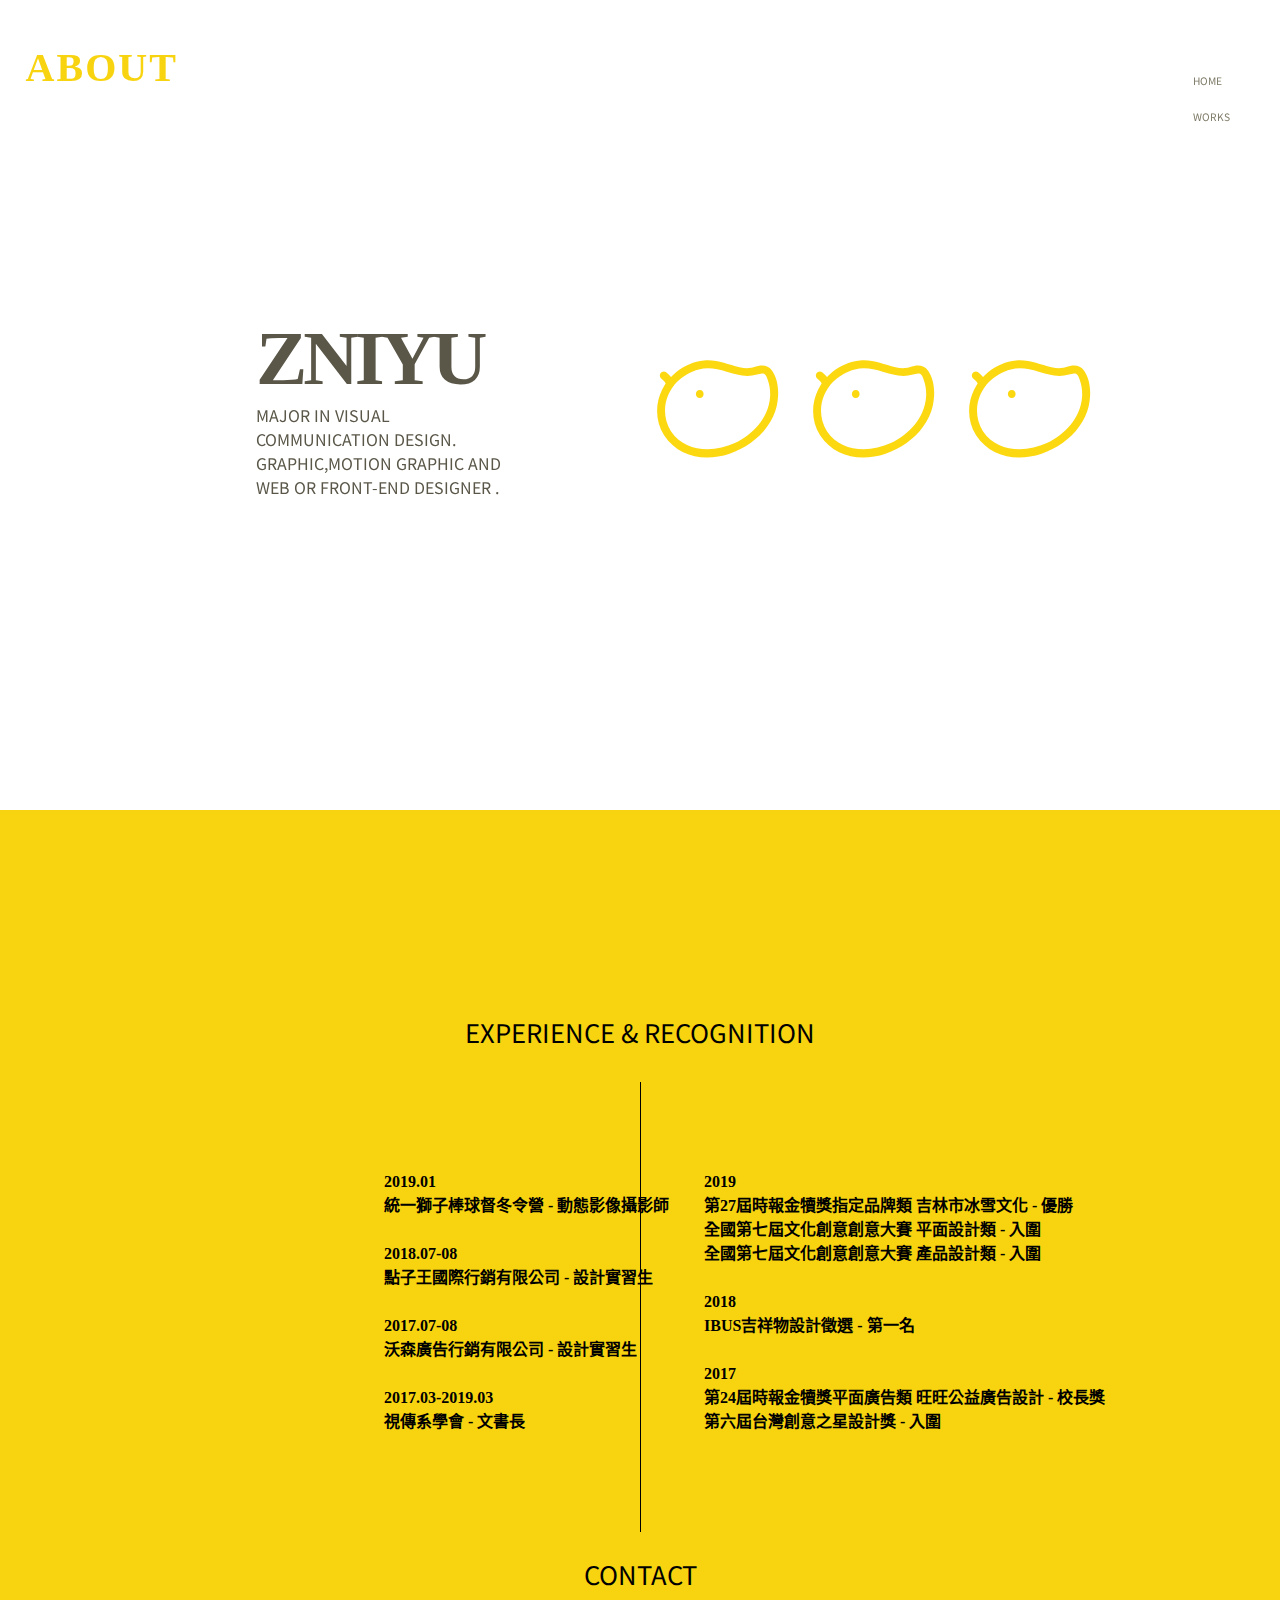
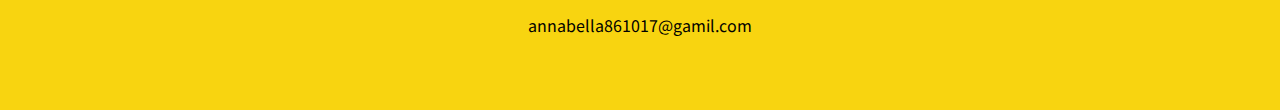
==== about.html @ 045d8726 "second commit" ====
<!DOCTYPE html>
<html lang="zh-TW">
<head>
    <meta charset="UTF-8">
    <meta name="viewport" content="width=device-width, initial-scale=1.0">
    <meta http-equiv="X-UA-Compatible" content="ie=edge">
    <title>ZniYu Lin</title>
    <!-- plugins -->
    <link rel="stylesheet" href="css/plugins/owl.carousel.min.css">
    <link rel="stylesheet" href="css/plugins/owl.theme.default.css">
    <!-- css -->
    <link rel="stylesheet" href="css/style.css">
    <!-- font -->
    <link href="https://fonts.googleapis.com/css?family=Noto+Sans+TC|Noto+Serif+TC&display=swap" rel="stylesheet">
</head>

<body>
    <div class="wrappear">
        <div class="container bg_a">
            <div class="myself_bg">
                <h1 class="headline headline_a">ABOUT</h1>
                <div class="name_box">
                    <div class="myname">ZNIYU</div>
                    <span class="introduction">Major in Visual Communication Design.</span><br>
                    <span class="introduction">graphic,motion graphic and web or front-end designer .</span>
                </div>
                <div class="chick_box">
                    <img class="about_chick" src="image/chick04.svg" alt="">
                    <img class="about_chick" src="image/chick04.svg" alt="">
                    <img class="about_chick" src="image/chick04.svg" alt="">
                </div>  
            </div>
        </div>
        <div class="container bg_y ">
            <div class="section section_e_r scrollme">

                <div class="headline_e_r animateme"
                data-when="exit"
                data-from="1"
                data-to="0"
                data-opacity="0"
               >
                EXPERIENCE & RECOGNITION 
                </div>

                <div class="line_gray animateme"
                data-when="exit"
                data-from="1.8"
                data-to="0"
                data-opacity="0">
                </div>

                <div class="experence animateme"
                data-when="exit"
                data-from="1.8"
                data-to="0"
                data-opacity="0"
                data-translatex="-200">
                    <span class="experence_t">2019.01<br>統一獅子棒球督冬令營 - 動態影像攝影師</span><br><br>
                    <span class="experence_t">2018.07-08<br>點子王國際行銷有限公司 - 設計實習生</span><br><br>
                    <span class="experence_t">2017.07-08<br>沃森廣告行銷有限公司 - 設計實習生</span><br><br>
                    <span class="experence_t">2017.03-2019.03<br>視傳系學會 - 文書長</span><br>                    
                </div>

                <div class="recognition animateme"
                data-when="exit"
                data-from="1.8"
                data-to="0"
                data-opacity="0"
                data-translatex="200">
                    <span class="recognition_t">2019<br>第27屆時報金犢獎指定品牌類 吉林市冰雪文化 - 優勝</span><br>
                    <span class="recognition_t">全國第七屆文化創意創意大賽 平面設計類 - 入圍</span><br>
                    <span class="recognition_t">全國第七屆文化創意創意大賽 產品設計類 - 入圍</span><br><br>
                    <span class="recognition_t">2018<br>IBUS吉祥物設計徵選 - 第一名</span><br><br>
                    <span class="recognition_t">2017<br>第24屆時報金犢獎平面廣告類 旺旺公益廣告設計 - 校長獎</span><br>
                    <span class="recognition_t">第六屆台灣創意之星設計獎 - 入圍</span>

                </div>

                <div class="headline_e_r headline_c animateme"
                data-when="enter"
                data-from="1"
                data-to="0"
                data-opacity="0.5"
                data-translatey="">
                CONTACT</div>

                <div class="email_t">
                    <span>annabella861017@gamil.com</span>
                </div>

            </div>
        </div>
        <div class="nav">
            <div class="nav_btn nav_btn_h">
                <a class="nav_btn_home" href="index.html">HOME</a>
            </div>
            <div class="nav_btn nav_btn_w">
                <a class="nav_btn_works" href="works.html">WORKS</a>
            </div>
            
<script src="js/jquery.min.js"></script>
<script src="js/jquery.scrollme.js"></script>

        </div>


</body>

</html>
---- css/style.css ----
/* ---------------------------------------------------------------
reset.css
-----------------------------------------------------------------*/
/*! normalize.css v8.0.1 | MIT License | github.com/necolas/normalize.css */

/* Document
   ========================================================================== */

/**
 * 1. Correct the line height in all browsers.
 * 2. Prevent adjustments of font size after orientation changes in iOS.
 */

 html {
    line-height: 1.15; /* 1 */
    -webkit-text-size-adjust: 100%; /* 2 */
  }
  
  *{
    position: relative;
    box-sizing: border-box;
  }
  
  
  /* Sections
     ========================================================================== */
  
  /**
   * Remove the margin in all browsers.
   */
  
  body {
    margin: 0;
  }
  
  /**
   * Render the `main` element consistently in IE.
   */
  
  main {
    display: block;
  }
  
  /**
   * Correct the font size and margin on `h1` elements within `section` and
   * `article` contexts in Chrome, Firefox, and Safari.
   */
  
  h1 {
    font-size: 2em;
    margin: 0.67em 0;
  }
  
  /* Grouping content
     ========================================================================== */
  
  /**
   * 1. Add the correct box sizing in Firefox.
   * 2. Show the overflow in Edge and IE.
   */
  
  hr {
    box-sizing: content-box; /* 1 */
    height: 0; /* 1 */
    overflow: visible; /* 2 */
  }
  
  /**
   * 1. Correct the inheritance and scaling of font size in all browsers.
   * 2. Correct the odd `em` font sizing in all browsers.
   */
  
  pre {
    font-family: monospace, monospace; /* 1 */
    font-size: 1em; /* 2 */
  }
  
  /* Text-level semantics
     ========================================================================== */
  
  /**
   * Remove the gray background on active links in IE 10.
   */
  
  a {
    background-color: transparent;
  }
  
  /**
   * 1. Remove the bottom border in Chrome 57-
   * 2. Add the correct text decoration in Chrome, Edge, IE, Opera, and Safari.
   */
  
  abbr[title] {
    border-bottom: none; /* 1 */
    text-decoration: underline; /* 2 */
    text-decoration: underline dotted; /* 2 */
  }
  
  /**
   * Add the correct font weight in Chrome, Edge, and Safari.
   */
  
  b,
  strong {
    font-weight: bolder;
  }
  
  /**
   * 1. Correct the inheritance and scaling of font size in all browsers.
   * 2. Correct the odd `em` font sizing in all browsers.
   */
  
  code,
  kbd,
  samp {
    font-family: monospace, monospace; /* 1 */
    font-size: 1em; /* 2 */
  }
  
  /**
   * Add the correct font size in all browsers.
   */
  
  small {
    font-size: 80%;
  }
  
  /**
   * Prevent `sub` and `sup` elements from affecting the line height in
   * all browsers.
   */
  
  sub,
  sup {
    font-size: 75%;
    line-height: 0;
    position: relative;
    vertical-align: baseline;
  }
  
  sub {
    bottom: -0.25em;
  }
  
  sup {
    top: -0.5em;
  }
  
  /* Embedded content
     ========================================================================== */
  
  /**
   * Remove the border on images inside links in IE 10.
   */
  
  img {
    border-style: none;
  }
  
  /* Forms
     ========================================================================== */
  
  /**
   * 1. Change the font styles in all browsers.
   * 2. Remove the margin in Firefox and Safari.
   */
  
  button,
  input,
  optgroup,
  select,
  textarea {
    font-family: inherit; /* 1 */
    font-size: 100%; /* 1 */
    line-height: 1.15; /* 1 */
    margin: 0; /* 2 */
  }
  
  /**
   * Show the overflow in IE.
   * 1. Show the overflow in Edge.
   */
  
  button,
  input { /* 1 */
    overflow: visible;
  }
  
  /**
   * Remove the inheritance of text transform in Edge, Firefox, and IE.
   * 1. Remove the inheritance of text transform in Firefox.
   */
  
  button,
  select { /* 1 */
    text-transform: none;
  }
  
  /**
   * Correct the inability to style clickable types in iOS and Safari.
   */
  
  button,
  [type="button"],
  [type="reset"],
  [type="submit"] {
    -webkit-appearance: button;
  }
  
  /**
   * Remove the inner border and padding in Firefox.
   */
  
  button::-moz-focus-inner,
  [type="button"]::-moz-focus-inner,
  [type="reset"]::-moz-focus-inner,
  [type="submit"]::-moz-focus-inner {
    border-style: none;
    padding: 0;
  }
  
  /**
   * Restore the focus styles unset by the previous rule.
   */
  
  button:-moz-focusring,
  [type="button"]:-moz-focusring,
  [type="reset"]:-moz-focusring,
  [type="submit"]:-moz-focusring {
    outline: 1px dotted ButtonText;
  }
  
  /**
   * Correct the padding in Firefox.
   */
  
  fieldset {
    padding: 0.35em 0.75em 0.625em;
  }
  
  /**
   * 1. Correct the text wrapping in Edge and IE.
   * 2. Correct the color inheritance from `fieldset` elements in IE.
   * 3. Remove the padding so developers are not caught out when they zero out
   *    `fieldset` elements in all browsers.
   */
  
  legend {
    box-sizing: border-box; /* 1 */
    color: inherit; /* 2 */
    display: table; /* 1 */
    max-width: 100%; /* 1 */
    padding: 0; /* 3 */
    white-space: normal; /* 1 */
  }
  
  /**
   * Add the correct vertical alignment in Chrome, Firefox, and Opera.
   */
  
  progress {
    vertical-align: baseline;
  }
  
  /**
   * Remove the default vertical scrollbar in IE 10+.
   */
  
  textarea {
    overflow: auto;
  }
  
  /**
   * 1. Add the correct box sizing in IE 10.
   * 2. Remove the padding in IE 10.
   */
  
  [type="checkbox"],
  [type="radio"] {
    box-sizing: border-box; /* 1 */
    padding: 0; /* 2 */
  }
  
  /**
   * Correct the cursor style of increment and decrement buttons in Chrome.
   */
  
  [type="number"]::-webkit-inner-spin-button,
  [type="number"]::-webkit-outer-spin-button {
    height: auto;
  }
  
  /**
   * 1. Correct the odd appearance in Chrome and Safari.
   * 2. Correct the outline style in Safari.
   */
  
  [type="search"] {
    -webkit-appearance: textfield; /* 1 */
    outline-offset: -2px; /* 2 */
  }
  
  /**
   * Remove the inner padding in Chrome and Safari on macOS.
   */
  
  [type="search"]::-webkit-search-decoration {
    -webkit-appearance: none;
  }
  
  /**
   * 1. Correct the inability to style clickable types in iOS and Safari.
   * 2. Change font properties to `inherit` in Safari.
   */
  
  ::-webkit-file-upload-button {
    -webkit-appearance: button; /* 1 */
    font: inherit; /* 2 */
  }
  
  /* Interactive
     ========================================================================== */
  
  /*
   * Add the correct display in Edge, IE 10+, and Firefox.
   */
  
  details {
    display: block;
  }
  
  /*
   * Add the correct display in all browsers.
   */
  
  summary {
    display: list-item;
  }
  
  /* Misc
     ========================================================================== */
  
  /**
   * Add the correct display in IE 10+.
   */
  
  template {
    display: none;
  }
  
  /**
   * Add the correct display in IE 10.
   */
  
  [hidden] {
    display: none;
  }



/* ---------------------------------------------------------------
style.css
-----------------------------------------------------------------*/


/*  all */
body{
    font-family: 'Noto Sans TC', sans-serif;
}

a{
    text-decoration: none;
}

.container{
    height: 100vh;
    /* background-color: #fafbf3; */
}

.bg_y{
    background-color: #F8D410;
}
.bg_g{
    background-color: #ebebeb;
}


.arrow{
    width: 1%;
    position: fixed;
    bottom: 3%;
    left: 3%;
    animation: top_down 1s infinite alternate-reverse;
}




@keyframes top_down {
    0%{
        transform: translateY(-8%);
    }
    100%{
        transform: translateY(8%);
    }
}


/*  -------------------------------
INDEX
-------------------------------*/


/*  index  text */


.headline_works:hover{
    color: #7E7A67;
}

.name{
    font-family: 'Bodoni 72 bold';
    font-size: 2vw;
    letter-spacing: 2px;
    color: #7E7A67;
    display: inline-block;
    position: absolute;
    top: 2%;
    left: 2%;
    transition: all .3s;
    animation: appear 1s ease-in ;
}


.name:hover{
    color: #F8D410;
}

.service{
    font-size: 1vw;
    font-style: italic;
    letter-spacing: 3px;
    color: #7E7A67;
    position: absolute;
    bottom: 5%;
    left: 6%;
    animation: appear 1s ease-in 1s both ;
}

/*  index  animation */

.bg_animation{
    width: 100vw;
}

.cloud{
    display: inline-block;
    position: absolute;
    width: 60vw;
    height: 50vh;
    left: 50vw;
    top: 50vh;
    transform: translate(-50%,-50%);
}
.cloud01{
    width: 30%;
    left: 35%;
    animation: disappear 6s ease-in  infinite ;
}
.cloud02{
    width: 25%;
    top: 33%;
    left: 13%;
    animation: disappear 6s ease-in 2s  infinite ;
}
.cloud03{
    width: 42%;
    top: 40%;
    left: 45%;
    animation: disappear 6s ease-in 4s infinite ;
}

@keyframes disappear{
    20%{
        opacity: 1;
    }
    50%{
        opacity: 0;
        transform: scale(1.3);
    }
    70%{
        opacity: 1;
    }
}


.chick{
    display: inline-block;
    position: absolute;
    width: 50vw;
    height: 55vh;
    left: 50vw;
    top: 50vh;
    transform: translate(-50%,-50%);
    animation: appear 2s ease-in 0.5s both ;
}
.chick_01{
    width: 10vw;
    left: 13%;
    top: 22%;
}
.chick_01:hover{
    transform: rotate(20deg);
    transition: all .2s ease-in-out ; 
}
.chick_02{
    width: 12vw;
    left: 10%;
    top: 2%;
}
.chick_02:hover{
    transform: rotate(-20deg);
    transition: all .2s ease-in-out ; 
}

.chick_03{
    width: 8vw;
    left: 14%;
    top: -5%; 
}
.chick_03:hover{
    transform: rotate(20deg);
    transition: all .2s ease-in-out; 
}


.chick_04{
    width: 10vw;
    left: 17%;
    top: 8%; 
}
.chick_04:hover{
    transform: rotate(20deg);
    transition: all .2s ease-in-out; 
}

.chick_05{
    width: 12vw;
    left: 54%;
    top: -3%; 
}
.chick_05:hover{
    transform: rotate(-20deg);
    transition: all .2s ease-in-out; 
}

.chick_06{
    width: 11vw;
    left: 4%;
    top: 7%; 
}
.chick_06:hover{
    transform: rotate(-20deg);
    transition: all .2s ease-in-out; 
}
.chick_07{
    width: 12vw;
    left: -46%;
    top: 24%; 
}
.chick_07:hover{
    transform: rotate(20deg);
    transition: all .2s ease-in-out; 
}
.chick_08{
    width: 9vw;
    left: -47%;
    top: 38%; 
}
.chick_08:hover{
    transform: rotate(20deg);
    transition: all .2s ease-in-out; 
}
.chick_09{
    width: 13vw;
    left: 49%;
    top: 0%; 
}
.chick_09:hover{
    transform: rotate(-20deg);
    transition: all .2s ease-in-out; 
}
.chick_10{
    width: 11vw;
    left: 47%;
    top: -22%; 
}
.chick_10:hover{
    transform: rotate(-20deg);
    transition: all .2s ease-in-out; 
}





/*  nav */
.nav{
    display: inline-block;
    position: fixed;
    right: 3%;
    top: 7%;
    
}
.nav_btn{
    font-size: 0.8vw;
    padding: 12px;
}
.nav_btn a{
    color: #7E7A67;
}

.nav .nav_btn > a::after{
    content: "";
	position: absolute;
	width: 0%;
    height: 1px;
    bottom: -1px;
    left: 0;
    background-color: #7E7A67;
    transition: all 0.3s ease-in-out;
}

.nav_btn_a:hover > a::after ,.nav_btn_w:hover > a::after, .nav_btn_h:hover > a::after{
    width: 100%;
} 

/*  cotact */
.contact{
    position: fixed;
    right: 3%;
    bottom: 5%;
}
.contact_btn{
    display: inline-block;
    width: 20px;
    margin:0px 12px;
}
.contact .contact_btn_e > a::after{
    content: "";
	position: absolute;
    width: 0%;
    height: 0%;
    background-color: rgba(255,73,21,0.2);
    top:50%;
    left: 50%;
    transform: translate(-50%,-50%);
    border-radius: 99em;
    transition: all .3s ease-in-out;
}
.contact .contact_btn_e:hover > a::after{
    width: 300%;
    height: 250%;
}
.contact .contact_btn_i > a::after{
    content: "";
	position: absolute;
    width: 0%;
    height: 0%;
    background-color: rgba(255,189,7,0.2);
    top:50%;
    left: 50%;
    transform: translate(-50%,-50%);
    border-radius: 99em;
    transition: all .3s ease-in-out;
}

.contact .contact_btn_i:hover > a::after{
    width: 300%;
    height: 250%;
}

/* index_scroll */


.owl-carousel{
    top: 25vh;
}
.works_item{
    min-height: 50vh;
    background-size: cover;
    background-position: center;
}

.owl-theme .owl-dots .owl-dot span{
    width: 0.6vw;
    height: 0.6vw;
    margin: 35px 16px;
}


/*  -------------------------------
WORKS .
-------------------------------*/

.headline{
    font-family: 'Bodoni 72 bold';
    font-size: 40px;
    color: #F8D410;
    letter-spacing: 2px;
    display: inline-block;
    position: absolute;
    top: 2%;
    left: 2%;
    transition: all .3s;
    animation: appear 0.5s ease-in ;

}

.headline:hover{
    color: #7E7A67;
}

.section{
    position: absolute;
    width: 80vw;
    height: 20vh;
    left: 50%;
    top: 15%;
    transform: translateX(-50%);
}

.title{
    font-family: 'Noto Sans TC';
    font-size: 7vw;
    font-style: italic;
    -webkit-text-stroke-width: 2px;
    -webkit-text-stroke-color: #7E7A67;
    -webkit-text-fill-color: transparent;
}

.section_brand .title{
    animation: appear 1s ease-in  ;
}

.section_brand .works_image_line{
    animation: appear 1s ease-in 0.5s both;
}


.yellow_line{
    width: 100%;
    height: 0.8vh;
    background-color: #F8D410;
    margin-top: 10px; 
    margin-bottom: 30px;
}

/* works_layout */

.works_image_line{
    width: 100%;
    height: 40vh;
}

.works_image_box{
    width: 24.5%;
    height: 100%;
    display: inline-block;
    overflow: hidden;

}

.works_image{
    opacity: 0.6;
    transition: all 0.3s;
    width: 100%;
    position: absolute;
    top: 20vh;
    transform: translatey(-50%);


}

.works_image_box:hover .works_image {
    opacity: 1;
    
}


.btn_works{
    display: inline-block;
    width: 100%;
    height: 100%;
    overflow: hidden;
}


.works_image_logo{
    position: absolute;
    top: 50%;
    left: 50%;
    transform: translate(-50%,-50%);
    width: fit-content;
    
}




@keyframes appear {
    0%{
        opacity: 0;
    }
    100%{
        opacity: 1;
    }
}

/*  -------------------------------
Works pages
-------------------------------*/




.headline_z{
    color: #ffffff;
}

.works_page_box{
    display: inline-block;
    width: 40vw;
    top: 50%;
    left: 50%;
    transform: translate(-50%,-50%);
    text-align: center;
    animation: appear 0.5s ease-in ;
    
}

.works_page_pic{
    width: 100%;
    transition: all 0.3s;
}

.works_page_title{
    font-weight: 600;
    color: #5A5749;
    letter-spacing: 2px;
    font-size: 20px;
}

.works_page_box:hover .works_page_pic{
    transform: scale(1.15);
}

.works_page_box:hover .works_page_title{
    transform: translateY(50%)
}


.section_works{
    width: 60vw;

    top: 50%;
    left: 50%;
    transform: translate(-50%,-50%);
    line-height: 1.5;
    letter-spacing: 0.3em;
}

.t_title{
    font-size: 2em;
}

.t_content{
    font-size: 1em;
}

.t_b{
    font-weight: 900;
    margin-right: 12px;
}

.work_title,.work_info, .work_idea {
    margin-bottom: 5vh;
    left: -50%;
    top: -20vh;
}


.work_img{
    position: absolute;
    display: block;
    width: 80%;
    padding-bottom: 30vh;
    left: 50%;
    top: -20vh;
    transform: translateX(-50%);

}


/*  -------------------------------
ABOOUT
-------------------------------*/

.bg_a{
    height: 90vh;
}




.headline_a{
    position: fixed;
}


.name_box{
    font-family: 'Noto Sans TC';
    width: 20vw;
    height: auto;
    position: fixed;
    display: inline-block;
    top: 35%;
    left: 20%;
    color: #5A5749;
    text-transform:uppercase;
    animation: up-appear 1s ease-in 0.2s both;

}

.myname{
    font-family: 'Bodoni 72 bold';
    font-size:6vw;
    letter-spacing: -4px;
    font-weight: bold;

}

.introduction{
    line-height: 1.5;
}

.chick_box{
    position: fixed;
    top: 40%;
    left: 50%;
    width: 40vw;
    animation: up-appear 1s ease-in 0.2s both;
}

.about_chick{
    width: 25%;
    margin: 0 12px ;
}


.headline_e_r{
    font-size:2vw;
    text-align: center;
    top: 40%;
}

.line_gray{
    background-color: #000000;
    width: 1px;
    height: 50vh;
    left: 50%;
    top: 60%;
}


.experence{
    font-family:'微軟正黑體';
    line-height: 1.5;
    font-weight: 700;
    position: absolute;
    top: 25vh;
    left: 30vw;
}


.recognition{
    font-family:'微軟正黑體';
    position: absolute;
    font-weight: 700;
    top: 25vh;
    left: 55vw;
    line-height: 1.5;
}

.headline_c{
    text-align: center;
    top: 15vh;
}

.email_t{
    text-align: center;
    top: 18vh;
}

.scrollme{
    width: 100vw;
}

@keyframes up-appear{
    0%{
        opacity: 0;
        transform: translateY(20%);
    }
    100%{
        opacity: 1;
        transform: translateY(0%);
    }
    
}


/*-----------------
 RWD 
----------------- */





@media only screen and (max-width: 900px){

    /* index */
    .name{
        font-size: 5vw;
        left: 5%;
        top: 3%;
    }
    .owl-theme .owl-dots .owl-dot span{
        width: 5px;
        height: 5px;
        margin: 15px 6px;
    }
    .works_item{
        min-height: 55vh;
    }
    .arrow{
        visibility: hidden;
    }

    /* about */
    .headline{
        font-size:20px;   
        left: 5%;
    }
    
    .introduction{
    font-size: 5px;
    }
    .name_box{
    left: 20%;
    top: 30%;
    }
    .myname{
        font-size: 8vw;
    }
    .chick_box{
        width: 20vw;
        top: 35%;
        left: 55%;
    }
    .about_chick{
        width: 100%;
   
    }
    .scrollme{
        width: 100%;
    }
    .experence , .recognition{
        font-size: 6px;
        width:20%;
    }
    .bg_y{
        height: 150vh;
    }
    .headline_c{
        top: 60vh;
    }
    .email_t{
        top: 62vh;
    }

    /* work */
    .title{
        font-size: 30px;
        -webkit-text-stroke-width: 1px;
    }
    .yellow_line{
        height: 0.5vh;
    }


    
    .works_imag{
        top: 20%;
    }

    
    .works_image_box{
        width: 49%;
        height: 57%;
    }
    .works_page_box{
        width: 80vw;
        top: 30%;
    }
    .section_works{
        font-size: 0.5em;
        left:40%;
    }
    .work_img{
        width: 100%;
        left:65%;
    }
}
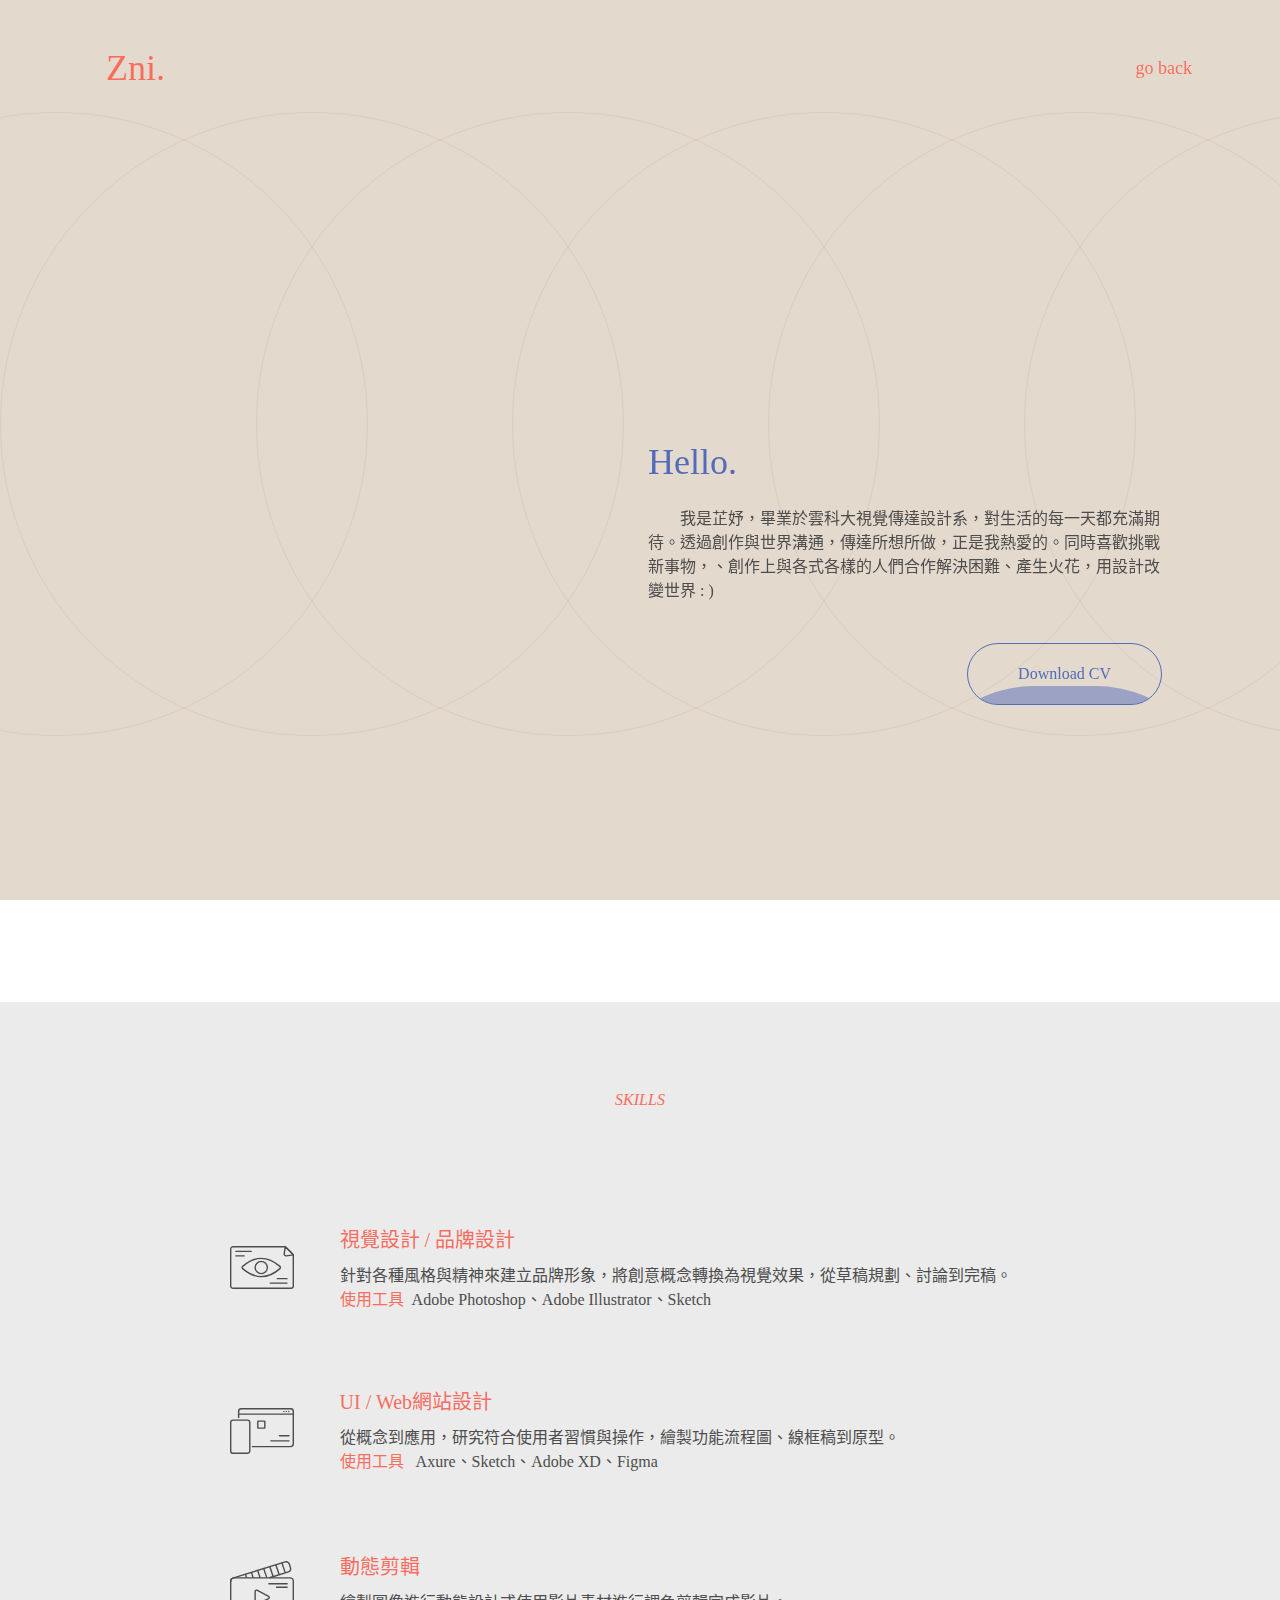
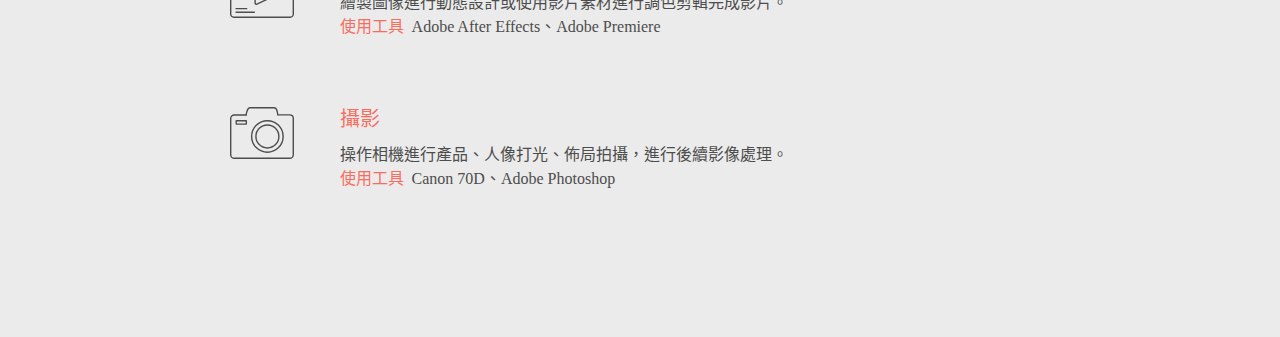
==== commit cf539720: "three commit" ====
--- a/about.html
+++ b/about.html
@@ -3,108 +3,84 @@
 <head>
     <meta charset="UTF-8">
     <meta name="viewport" content="width=device-width, initial-scale=1.0">
-    <meta http-equiv="X-UA-Compatible" content="ie=edge">
-    <title>ZniYu Lin</title>
-    <!-- plugins -->
-    <link rel="stylesheet" href="css/plugins/owl.carousel.min.css">
-    <link rel="stylesheet" href="css/plugins/owl.theme.default.css">
+     <!-- icon -->
+    <link rel="shortcut icon" href="image/favicon-1.ico" type="image/x-icon">
+    <!-- font -->
+    <link href="https://fonts.googleapis.com/css2?family=Noto+Sans+TC:wght@100;300;400;500;700;900&display=swap" rel="stylesheet">+
+    <link href="https://fonts.googleapis.com/css2?family=Source+Serif+Pro:ital,wght@1,700&display=swap" rel="stylesheet">
     <!-- css -->
+    <link rel="stylesheet" href="css/reset.css">
+    <link rel="stylesheet" href="css/layout.css">
     <link rel="stylesheet" href="css/style.css">
-    <!-- font -->
-    <link href="https://fonts.googleapis.com/css?family=Noto+Sans+TC|Noto+Serif+TC&display=swap" rel="stylesheet">
+    <link rel="stylesheet" href="css/animate.css">
+    <!-- web_title -->
+    <title>About : Zniyu Lin</title>
 </head>
+<body>
+    <div class="wrapper">
+            <div id="bg" class="bg bg-color-primary">
+                <div class="bg__circle c_1"></div>
+                <div class="bg__circle c_2"></div>
+                <div class="bg__circle c_3"></div>
+                <div class="bg__circle c_4"></div>
+                <div class="bg__circle c_5"></div>
+                <div class="bg__circle c_6"></div>
+            </div>
+            <!-- End bg -->
 
-<body>
-    <div class="wrappear">
-        <div class="container bg_a">
-            <div class="myself_bg">
-                <h1 class="headline headline_a">ABOUT</h1>
-                <div class="name_box">
-                    <div class="myname">ZNIYU</div>
-                    <span class="introduction">Major in Visual Communication Design.</span><br>
-                    <span class="introduction">graphic,motion graphic and web or front-end designer .</span>
+            <div class="header">
+                <div class="container">
+                    <div class="navbar">
+                        <div class="u-pull-left nav__text color-primary" href="about.html">Zni.</div>
+                        <a id="nav_contact" class="u-push-right nav__btn nav_s_btn color-primary" href="index.html#contact">go back</a>
+                    </div>
                 </div>
-                <div class="chick_box">
-                    <img class="about_chick" src="image/chick04.svg" alt="">
-                    <img class="about_chick" src="image/chick04.svg" alt="">
-                    <img class="about_chick" src="image/chick04.svg" alt="">
-                </div>  
+            </div>
+            <!-- header end -->
+
+            <div class="main main_about">
+                <div class="container">
+                    <div class="row about_me">
+                        <div class="col-1-2 my_gif"><img src="image/gif.gif" alt=""></div>
+                        <div class="col-1-2">
+                            <span class="about_header color-secondary">Hello. </span>
+                            <p class="about_content">　　我是芷妤，畢業於雲科大視覺傳達設計系，對生活的每一天都充滿期待。透過創作與世界溝通，傳達所想所做，正是我熱愛的。同時喜歡挑戰新事物，、創作上與各式各樣的人們合作解決困難、產生火花，用設計改變世界 : ) </p></div>
+                            <a class="wave_btn u-push-right" href="#">Download CV</a>
+                    </div>
+                </div>
+            </div>
+            <!-- End main -->
+
+            <div class="skill bg-color-grey">
+                <div class="container">
+                    <h3 class="page_header color-primary">SKILLS</h3>
+                    <div class="row skill_row skill_row_1">
+                        <div class="col-1-5 u-text-right"><img class="skill_icon" src="image/icon-visual.svg" alt=""></div>
+                        <div class="col-4-5 "><h3 class="skill_header color-primary">視覺設計 / 品牌設計</h3>
+                            <p class="about_content">針對各種風格與精神來建立品牌形象，將創意概念轉換為視覺效果，從草稿規劃、討論到完稿。<br>
+                            <span class="tool color-primary">使用工具</span>Adobe Photoshop、Adobe Illustrator、Sketch</p></div>
+                    </div>
+                    <div class="row skill_row">
+                        <div class="col-1-5 u-text-right"><img class="skill_icon" src="image/icon-ui.svg" alt=""></div>
+                        <div class="col-4-5 "><h3 class="skill_header color-primary">UI / Web網站設計</h3>
+                            <p class="about_content">從概念到應用，研究符合使用者習慣與操作，繪製功能流程圖、線框稿到原型。<br>
+                            <span class="tool color-primary">使用工具</span> Axure、Sketch、Adobe XD、Figma</p></div>
+                    </div>
+                    <div class="row skill_row">
+                        <div class="col-1-5 u-text-right"><img class="skill_icon icon_v" src="image/icon-video.svg" alt=""></div>
+                        <div class="col-4-5 "><h3 class="skill_header color-primary">動態剪輯</h3>
+                            <p class="about_content">繪製圖像進行動態設計或使用影片素材進行調色剪輯完成影片。<br>
+                            <span class="tool color-primary">使用工具</span>Adobe After Effects、Adobe Premiere</p></div>
+                    </div>
+                    <div class="row skill_row">
+                        <div class="col-1-5 u-text-right"><img class="skill_icon icon_p" src="image/icon-photographic.svg" alt=""></div>
+                        <div class="col-4-5 "><h3 class="skill_header color-primary">攝影</h3>
+                            <p class="about_content">操作相機進行產品、人像打光、佈局拍攝，進行後續影像處理。<br>
+                            <span class="tool color-primary">使用工具</span>Canon 70D、Adobe Photoshop</p></div>
+                    </div>
+                </div>
             </div>
         </div>
-        <div class="container bg_y ">
-            <div class="section section_e_r scrollme">
-
-                <div class="headline_e_r animateme"
-                data-when="exit"
-                data-from="1"
-                data-to="0"
-                data-opacity="0"
-               >
-                EXPERIENCE & RECOGNITION 
-                </div>
-
-                <div class="line_gray animateme"
-                data-when="exit"
-                data-from="1.8"
-                data-to="0"
-                data-opacity="0">
-                </div>
-
-                <div class="experence animateme"
-                data-when="exit"
-                data-from="1.8"
-                data-to="0"
-                data-opacity="0"
-                data-translatex="-200">
-                    <span class="experence_t">2019.01<br>統一獅子棒球督冬令營 - 動態影像攝影師</span><br><br>
-                    <span class="experence_t">2018.07-08<br>點子王國際行銷有限公司 - 設計實習生</span><br><br>
-                    <span class="experence_t">2017.07-08<br>沃森廣告行銷有限公司 - 設計實習生</span><br><br>
-                    <span class="experence_t">2017.03-2019.03<br>視傳系學會 - 文書長</span><br>                    
-                </div>
-
-                <div class="recognition animateme"
-                data-when="exit"
-                data-from="1.8"
-                data-to="0"
-                data-opacity="0"
-                data-translatex="200">
-                    <span class="recognition_t">2019<br>第27屆時報金犢獎指定品牌類 吉林市冰雪文化 - 優勝</span><br>
-                    <span class="recognition_t">全國第七屆文化創意創意大賽 平面設計類 - 入圍</span><br>
-                    <span class="recognition_t">全國第七屆文化創意創意大賽 產品設計類 - 入圍</span><br><br>
-                    <span class="recognition_t">2018<br>IBUS吉祥物設計徵選 - 第一名</span><br><br>
-                    <span class="recognition_t">2017<br>第24屆時報金犢獎平面廣告類 旺旺公益廣告設計 - 校長獎</span><br>
-                    <span class="recognition_t">第六屆台灣創意之星設計獎 - 入圍</span>
-
-                </div>
-
-                <div class="headline_e_r headline_c animateme"
-                data-when="enter"
-                data-from="1"
-                data-to="0"
-                data-opacity="0.5"
-                data-translatey="">
-                CONTACT</div>
-
-                <div class="email_t">
-                    <span>annabella861017@gamil.com</span>
-                </div>
-
-            </div>
-        </div>
-        <div class="nav">
-            <div class="nav_btn nav_btn_h">
-                <a class="nav_btn_home" href="index.html">HOME</a>
-            </div>
-            <div class="nav_btn nav_btn_w">
-                <a class="nav_btn_works" href="works.html">WORKS</a>
-            </div>
-            
-<script src="js/jquery.min.js"></script>
-<script src="js/jquery.scrollme.js"></script>
-
-        </div>
-
-
+    </div>
 </body>
-
-</html>+</html>
--- a/css/layout.css
+++ b/css/layout.css
@@ -0,0 +1,117 @@
+/* Add reset */
+*{
+    position: relative;
+    box-sizing: border-box;
+  }
+
+  
+
+/*-------------------------*/
+/* $Typography 
+---------------------------*/
+/* Globel */
+body,html{
+    font-family:  'roboto''Noto Sans TC','Helvetica','黑體-繁','微軟正黑體', arial, sans-serif;
+    cursor: url("../image/cursor.svg"),auto;
+  }
+a{
+  cursor: url("../image/New\ Piskel\ _2.png"),auto;
+}
+
+/* heading */
+h1,h2,h3,h4,h5,h6{
+    margin: 0;
+  }
+
+h1{ font-size: 36px;}
+h2{ font-size: 24px;}
+
+
+p{
+    color: #4d4d4d;
+}
+
+h1::selection, h2::selection, h3::selection,h4::selection, p::selection,div::selection, span::selection, a::selection,img::selection{color: #526CB9;}
+
+br{user-select: none;}
+
+/*-------------------------*/
+/* $Color 
+---------------------------*/
+/* background color */
+.bg-color-primary{background-color: #E4D9CD;}
+.bg-color-secondary{background-color: #526CB9;}
+.bg-color-red{background-color: #F96D5F;}
+.bg-color-green{background-color: #08BFB6;}
+.bg-color-yellow{background-color: #FFD88B;}
+.bg-color-grey{background-color: #EBEBEB;}
+
+/* text color */
+.color-primary{color: #F96D5F;}
+.color-secondary{color: #526CB9;}
+.color-black{color: #4D4D4D;}
+.color-white{color: #E4D9CD;}
+
+
+/*-------------------------*/
+/* $Grid 
+---------------------------*/
+.wrapper{
+    overflow: hidden;
+}
+
+.container{
+    max-width: 1172px;    
+    margin: 0 auto;
+    padding-left: 16px;
+    padding-right: 16px;
+}
+
+.row{
+	margin-left: -8px;
+	margin-right: -8px;
+}
+
+.col-1-1 , .col-1-2 , .col-1-3 , .col-1-4, .col-1-5, .col-4-5{
+    padding-left: 8px;
+    padding-right: 8px;
+    float: left;
+}
+
+.col-1-1  { width: 100% }
+.col-2-3  { width: 66.66666%;}
+.col-1-2  { width: 50% }
+.col-1-3  { width: 33.33333% }
+.col-1-4  { width: 25% }
+.col-1-5  { width: 20% }
+.col-4-5  { width: 80% }
+
+
+.u-clearfix:before,
+.u-clearfix:after,
+.container:before,
+.container:after,
+.container-fluid:before,
+.container-fluid:after,
+.row:before,
+.row:after {
+  content: " ";
+  display: table;
+}
+.u-clearfix:after,
+.container:after,
+.container-fluid:after,
+.row:after {
+  clear: both;
+}
+
+/*-------------------------*/
+/* $Utility
+---------------------------*/
+
+.u-push-right{float: right !important;}
+.u-pull-left{float: left !important;}
+
+.u-text-center{text-align: center !important;}
+.u-text-right{text-align: right !important;}
+.u-text-left{text-align: left !important;}
--- a/css/style.css
+++ b/css/style.css
@@ -1,1128 +1,403 @@
-
-/* ---------------------------------------------------------------
-reset.css
------------------------------------------------------------------*/
-/*! normalize.css v8.0.1 | MIT License | github.com/necolas/normalize.css */
-
-/* Document
-   ========================================================================== */
-
-/**
- * 1. Correct the line height in all browsers.
- * 2. Prevent adjustments of font size after orientation changes in iOS.
- */
-
- html {
-    line-height: 1.15; /* 1 */
-    -webkit-text-size-adjust: 100%; /* 2 */
-  }
-  
-  *{
-    position: relative;
-    box-sizing: border-box;
-  }
-  
-  
-  /* Sections
-     ========================================================================== */
-  
-  /**
-   * Remove the margin in all browsers.
-   */
-  
-  body {
-    margin: 0;
-  }
-  
-  /**
-   * Render the `main` element consistently in IE.
-   */
-  
-  main {
-    display: block;
-  }
-  
-  /**
-   * Correct the font size and margin on `h1` elements within `section` and
-   * `article` contexts in Chrome, Firefox, and Safari.
-   */
-  
-  h1 {
-    font-size: 2em;
-    margin: 0.67em 0;
-  }
-  
-  /* Grouping content
-     ========================================================================== */
-  
-  /**
-   * 1. Add the correct box sizing in Firefox.
-   * 2. Show the overflow in Edge and IE.
-   */
-  
-  hr {
-    box-sizing: content-box; /* 1 */
-    height: 0; /* 1 */
-    overflow: visible; /* 2 */
-  }
-  
-  /**
-   * 1. Correct the inheritance and scaling of font size in all browsers.
-   * 2. Correct the odd `em` font sizing in all browsers.
-   */
-  
-  pre {
-    font-family: monospace, monospace; /* 1 */
-    font-size: 1em; /* 2 */
-  }
-  
-  /* Text-level semantics
-     ========================================================================== */
-  
-  /**
-   * Remove the gray background on active links in IE 10.
-   */
-  
-  a {
-    background-color: transparent;
-  }
-  
-  /**
-   * 1. Remove the bottom border in Chrome 57-
-   * 2. Add the correct text decoration in Chrome, Edge, IE, Opera, and Safari.
-   */
-  
-  abbr[title] {
-    border-bottom: none; /* 1 */
-    text-decoration: underline; /* 2 */
-    text-decoration: underline dotted; /* 2 */
-  }
-  
-  /**
-   * Add the correct font weight in Chrome, Edge, and Safari.
-   */
-  
-  b,
-  strong {
-    font-weight: bolder;
-  }
-  
-  /**
-   * 1. Correct the inheritance and scaling of font size in all browsers.
-   * 2. Correct the odd `em` font sizing in all browsers.
-   */
-  
-  code,
-  kbd,
-  samp {
-    font-family: monospace, monospace; /* 1 */
-    font-size: 1em; /* 2 */
-  }
-  
-  /**
-   * Add the correct font size in all browsers.
-   */
-  
-  small {
-    font-size: 80%;
-  }
-  
-  /**
-   * Prevent `sub` and `sup` elements from affecting the line height in
-   * all browsers.
-   */
-  
-  sub,
-  sup {
-    font-size: 75%;
-    line-height: 0;
-    position: relative;
-    vertical-align: baseline;
-  }
-  
-  sub {
-    bottom: -0.25em;
-  }
-  
-  sup {
-    top: -0.5em;
-  }
-  
-  /* Embedded content
-     ========================================================================== */
-  
-  /**
-   * Remove the border on images inside links in IE 10.
-   */
-  
-  img {
-    border-style: none;
-  }
-  
-  /* Forms
-     ========================================================================== */
-  
-  /**
-   * 1. Change the font styles in all browsers.
-   * 2. Remove the margin in Firefox and Safari.
-   */
-  
-  button,
-  input,
-  optgroup,
-  select,
-  textarea {
-    font-family: inherit; /* 1 */
-    font-size: 100%; /* 1 */
-    line-height: 1.15; /* 1 */
-    margin: 0; /* 2 */
-  }
-  
-  /**
-   * Show the overflow in IE.
-   * 1. Show the overflow in Edge.
-   */
-  
-  button,
-  input { /* 1 */
-    overflow: visible;
-  }
-  
-  /**
-   * Remove the inheritance of text transform in Edge, Firefox, and IE.
-   * 1. Remove the inheritance of text transform in Firefox.
-   */
-  
-  button,
-  select { /* 1 */
-    text-transform: none;
-  }
-  
-  /**
-   * Correct the inability to style clickable types in iOS and Safari.
-   */
-  
-  button,
-  [type="button"],
-  [type="reset"],
-  [type="submit"] {
-    -webkit-appearance: button;
-  }
-  
-  /**
-   * Remove the inner border and padding in Firefox.
-   */
-  
-  button::-moz-focus-inner,
-  [type="button"]::-moz-focus-inner,
-  [type="reset"]::-moz-focus-inner,
-  [type="submit"]::-moz-focus-inner {
-    border-style: none;
-    padding: 0;
-  }
-  
-  /**
-   * Restore the focus styles unset by the previous rule.
-   */
-  
-  button:-moz-focusring,
-  [type="button"]:-moz-focusring,
-  [type="reset"]:-moz-focusring,
-  [type="submit"]:-moz-focusring {
-    outline: 1px dotted ButtonText;
-  }
-  
-  /**
-   * Correct the padding in Firefox.
-   */
-  
-  fieldset {
-    padding: 0.35em 0.75em 0.625em;
-  }
-  
-  /**
-   * 1. Correct the text wrapping in Edge and IE.
-   * 2. Correct the color inheritance from `fieldset` elements in IE.
-   * 3. Remove the padding so developers are not caught out when they zero out
-   *    `fieldset` elements in all browsers.
-   */
-  
-  legend {
-    box-sizing: border-box; /* 1 */
-    color: inherit; /* 2 */
-    display: table; /* 1 */
-    max-width: 100%; /* 1 */
-    padding: 0; /* 3 */
-    white-space: normal; /* 1 */
-  }
-  
-  /**
-   * Add the correct vertical alignment in Chrome, Firefox, and Opera.
-   */
-  
-  progress {
-    vertical-align: baseline;
-  }
-  
-  /**
-   * Remove the default vertical scrollbar in IE 10+.
-   */
-  
-  textarea {
-    overflow: auto;
-  }
-  
-  /**
-   * 1. Add the correct box sizing in IE 10.
-   * 2. Remove the padding in IE 10.
-   */
-  
-  [type="checkbox"],
-  [type="radio"] {
-    box-sizing: border-box; /* 1 */
-    padding: 0; /* 2 */
-  }
-  
-  /**
-   * Correct the cursor style of increment and decrement buttons in Chrome.
-   */
-  
-  [type="number"]::-webkit-inner-spin-button,
-  [type="number"]::-webkit-outer-spin-button {
-    height: auto;
-  }
-  
-  /**
-   * 1. Correct the odd appearance in Chrome and Safari.
-   * 2. Correct the outline style in Safari.
-   */
-  
-  [type="search"] {
-    -webkit-appearance: textfield; /* 1 */
-    outline-offset: -2px; /* 2 */
-  }
-  
-  /**
-   * Remove the inner padding in Chrome and Safari on macOS.
-   */
-  
-  [type="search"]::-webkit-search-decoration {
-    -webkit-appearance: none;
-  }
-  
-  /**
-   * 1. Correct the inability to style clickable types in iOS and Safari.
-   * 2. Change font properties to `inherit` in Safari.
-   */
-  
-  ::-webkit-file-upload-button {
-    -webkit-appearance: button; /* 1 */
-    font: inherit; /* 2 */
-  }
-  
-  /* Interactive
-     ========================================================================== */
-  
-  /*
-   * Add the correct display in Edge, IE 10+, and Firefox.
-   */
-  
-  details {
-    display: block;
-  }
-  
-  /*
-   * Add the correct display in all browsers.
-   */
-  
-  summary {
-    display: list-item;
-  }
-  
-  /* Misc
-     ========================================================================== */
-  
-  /**
-   * Add the correct display in IE 10+.
-   */
-  
-  template {
-    display: none;
-  }
-  
-  /**
-   * Add the correct display in IE 10.
-   */
-  
-  [hidden] {
-    display: none;
-  }
-
-
-
-/* ---------------------------------------------------------------
-style.css
------------------------------------------------------------------*/
-
-
-/*  all */
-body{
-    font-family: 'Noto Sans TC', sans-serif;
-}
-
-a{
-    text-decoration: none;
-}
-
-.container{
-    height: 100vh;
-    /* background-color: #fafbf3; */
-}
-
-.bg_y{
-    background-color: #F8D410;
-}
-.bg_g{
-    background-color: #ebebeb;
-}
-
-
-.arrow{
-    width: 1%;
+.bg{
     position: fixed;
-    bottom: 3%;
-    left: 3%;
-    animation: top_down 1s infinite alternate-reverse;
-}
-
-
-
-
-@keyframes top_down {
+    top: 0;
+    left: 0;
+    width: 100%;
+    height: 100%;
+}
+
+.bg__circle{
+    width: 624px;
+    height: 624px;
+    border-radius: 999em;
+    border: 1px rgba(194, 173, 173, 0.3) solid;
+    top: 112px;
+    float: left;
+    position: absolute;
+}
+
+.c_1{left: -20%;}
+.c_2{left: 0%;}
+.c_3{left: 20%;}
+.c_4{left: 40%;}
+.c_5{left: 60%;}
+.c_6{left: 80%;}
+
+/*-------------------------*/
+/* $ NAVBAR
+---------------------------*/
+/*  index */
+.nav__btn{
+    font-size: 36px;
+    padding: 1em 1em;
+    line-height: 32px;
+    transition: all 0.3s ease-in-out;
+    cursor: pointer;
+}
+
+.nav__btn_text{
+    font-size: 12px;
+    text-transform:uppercase;
+}
+.nav__btn_c{
+    padding-left: 4px;
+}
+.social_nar a{
+    font-size: 18px;
+    opacity: 0.5;
+    bottom: 0;
+}
+.nav__btn:hover{
+    color: #4C4C4C;
+    letter-spacing: 0.2px;
+}
+/* about */
+
+.nav__text{
+    font-size: 36px;
+    padding: 1em 1em;
+    line-height: 32px;
+}
+.nav_s_btn{
+    font-size: 18px;
+    padding: 2em 1em;
+}
+
+/*-------------------------*/
+/* $ MAIN
+---------------------------*/
+
+.main_box{ margin-top: 28vh;}
+.social_nav{ margin-top: 50vh;}
+
+.main_heading{line-height: 120px;}
+.main_content, .social_nav_btn{line-height: 40px;}
+
+.main_heading ,.main_content{
+    left: 35%;
+    letter-spacing: 1px;
+
+}
+
+.social_nav_btn{
+    left: 40%;
+    padding: 16px;
+    letter-spacing: 1px;
+    color: rgba(82, 108, 185, 0.5);
+    transition: all 0.3s ease-in-out;
+}
+.social_nav_btn:hover{
+    color: rgba(82, 108, 185, 1);
+}
+
+
+
+.circle{
+    width: 50px;
+    height: 50px;
+    border-radius: 999em;
+    position: absolute;
+}
+
+.m_c_green{
+
+    top: 10%;
+    left: 39%;
+}
+
+.m_c_red{
+    top: 30%;
+    left: 52%;
+}
+
+.m_c_yellow{
+    top: 60%;
+    left: 29%;
+}
+.m_c_blue{
+    top: 35%;
+    left: -25px;
+    cursor: pointer;
+}
+.m_c_white{
+    top: 35%;
+    right: -25px;
+    cursor: pointer;
+}
+
+
+/*-------------------------*/
+/* $ WORK
+---------------------------*/
+
+
+.work{
+    margin-top: 40px;
+    padding: 10vh 0;
+
+}
+.work_row{
+    margin: 32px auto;
+    color: rgba(77, 77, 77);
+    float: left;
+}
+.page_header, .work_sort, .work_header, .work_number, .contact_header{
+    font-weight: 400;
+    font-style: italic;}
+
+.page_header{
+    text-align: center;
+}
+    
+
+.work_sort{
+    text-align: left;
+    line-height: 24px;
+    margin-bottom: 8px;
+}
+
+
+.work_line{
+    width: 200px;
+    margin: 4px 16px;
+    border: 0.1px rgba(77, 77, 77, 0.6) solid;
+
+}
+.work_number{
+    font-size: 14px;
+}
+.work_header{
+    font-family: 'Source Serif Pro', serif !important;
+    font-size: 32px;
+    position: absolute;
+    text-align: left;
+}
+.work_img{
+    background-position: center center;
+    background-size: cover;
+    background-blend-mode: lighten;
+    transition: all 0.3s ease-in-out;
+    cursor: pointer;
+}
+
+.work_img:hover{
+    transform: scale(1.02);
+    background-color: rgba(255,255,255,0);
+}
+
+/*  01 Chick and egg */
+.work_img_chick{
+    height: 300px;
+    width: 450px;
+    background-color: rgba(255,255,255,0.3);
+    background-image: url(../image/md_work_chick.jpg);
+}
+
+.work_header_chick{
+    bottom: 10%;
+    left: 30%;
+}
+
+/* 02 Bio oil */
+.work_img_bio{
+    height: 600px;
+    width: 400px;
+    background-color: rgba(255,255,255,0.3);
+    background-image: url(../image/md_work_bio_oil.jpg);
+}
+.work_header_bio{
+    top: 20%;
+    right: 34%;
+}
+
+/* 03 Fruity Say */
+.work_img_fruity{
+    height: 400px;
+    width: 600px;
+    background-color: rgba(255,255,255,0.1);
+    background-image: url(../image/md_work_fruity_say.jpg);
+}
+.work_header_fruity{
+    bottom: 20%;
+    left: 50%;
+}
+
+/* 04 Sait */
+.work_img_sait{
+    height: 540px;
+    width: 360px;
+    background-color: rgba(255,255,255,0.3);
+    background-image: url(../image/md_work_sait_1.jpg);
+}
+.work_header_sait{
+    bottom: 20%;
+    right: 40%;
+}
+
+/* 03 Fruity Say */
+.work_img_goolu{
+    height: 300px;
+    width: 450px;
+    background-color: rgba(255,255,255,0.5);
+    background-image: url(../image/md_work_goolu.jpg);
+}
+.work_header_goolu{
+    bottom: 10%;
+    left: 38%;
+}
+
+.sort_sait, .work_img_sait{margin-right: 100px;}
+
+/*-------------------------*/
+/* $ CONTACT
+---------------------------*/
+
+.contact{
+    padding: 10vh 0;
+}
+
+.contact > .bg__circle{
+
+    border: 1px rgba(228, 217, 205, 0.3) solid;
+}
+
+.contact_header{
+    text-transform:uppercase;
+}
+
+.contact_row{
+    margin: 15vh 0;
+}
+
+.contact_btn{
+    font-family: 'Source Serif Pro', serif !important;
+    font-size: 50px;
+    line-height: 20vh;
+    transition: all 0.5s ease-in-out;
+    cursor: pointer;
+}
+
+.contact_btn:hover{
+    color: #526CB9;
+}
+
+.social_btn{padding-right: 64px;}
+
+.toTop{width: 64px;}
+
+
+.c_c_green{
+    top: 20%;
+    right: 14%;
+}
+
+.c_c_yellow{
+    bottom: 10%;
+    right: 54%;
+}
+
+#toTop{
+    cursor: pointer;
+}
+
+/*-------------------------*/
+/* $ ABOUT
+---------------------------*/
+
+
+.main_about{
+    margin: 28vh 0;
+}
+
+.about_me{
+    padding: 5vh 0;
+    margin: 0 28px;
+
+}
+
+.my_gif > img{
+    width: 500px;
+}
+
+.about_header{
+    font-size: 36px;
+    line-height: 90px;
+}
+.about_content{
+    line-height: 24px;
+}
+
+/* wave_btn */
+
+.wave_btn{
+    margin-top: 40px;
+    margin-right: 20px;
+    color: #526CB9;
+    border: 1px #526CB9 solid;
+    border-radius: 999em;
+    line-height: 20px;
+    padding: 20px 50px;
+    overflow: hidden;
+    cursor: pointer;
+
+}
+
+.wave_btn::before{
+    content: "";
+    width: 320px;
+    height: 320px;
+    position: absolute;
+    background-color: rgba(82, 108, 185, 0.5);
+    border-radius: 130px;
+    top: 70%;
+    right: 50%;
+    transform: translateX(50%);
+
+    animation:  wave 5s infinite linear;
+    transition: all 1s;
+}
+
+@keyframes wave{
     0%{
-        transform: translateY(-8%);
+        transform: translateX(50%) rotate(0deg);
     }
     100%{
-        transform: translateY(8%);
+        transform: translateX(50%) rotate(360deg);
     }
 }
 
-
-/*  -------------------------------
-INDEX
--------------------------------*/
-
-
-/*  index  text */
-
-
-.headline_works:hover{
-    color: #7E7A67;
-}
-
-.name{
-    font-family: 'Bodoni 72 bold';
-    font-size: 2vw;
-    letter-spacing: 2px;
-    color: #7E7A67;
-    display: inline-block;
-    position: absolute;
-    top: 2%;
-    left: 2%;
-    transition: all .3s;
-    animation: appear 1s ease-in ;
-}
-
-
-.name:hover{
-    color: #F8D410;
-}
-
-.service{
-    font-size: 1vw;
-    font-style: italic;
-    letter-spacing: 3px;
-    color: #7E7A67;
-    position: absolute;
-    bottom: 5%;
-    left: 6%;
-    animation: appear 1s ease-in 1s both ;
-}
-
-/*  index  animation */
-
-.bg_animation{
-    width: 100vw;
-}
-
-.cloud{
-    display: inline-block;
-    position: absolute;
-    width: 60vw;
-    height: 50vh;
-    left: 50vw;
-    top: 50vh;
-    transform: translate(-50%,-50%);
-}
-.cloud01{
-    width: 30%;
-    left: 35%;
-    animation: disappear 6s ease-in  infinite ;
-}
-.cloud02{
-    width: 25%;
-    top: 33%;
-    left: 13%;
-    animation: disappear 6s ease-in 2s  infinite ;
-}
-.cloud03{
-    width: 42%;
-    top: 40%;
-    left: 45%;
-    animation: disappear 6s ease-in 4s infinite ;
-}
-
-@keyframes disappear{
-    20%{
-        opacity: 1;
-    }
-    50%{
-        opacity: 0;
-        transform: scale(1.3);
-    }
-    70%{
-        opacity: 1;
-    }
-}
-
-
-.chick{
-    display: inline-block;
-    position: absolute;
-    width: 50vw;
-    height: 55vh;
-    left: 50vw;
-    top: 50vh;
-    transform: translate(-50%,-50%);
-    animation: appear 2s ease-in 0.5s both ;
-}
-.chick_01{
-    width: 10vw;
-    left: 13%;
-    top: 22%;
-}
-.chick_01:hover{
-    transform: rotate(20deg);
-    transition: all .2s ease-in-out ; 
-}
-.chick_02{
-    width: 12vw;
-    left: 10%;
-    top: 2%;
-}
-.chick_02:hover{
-    transform: rotate(-20deg);
-    transition: all .2s ease-in-out ; 
-}
-
-.chick_03{
-    width: 8vw;
-    left: 14%;
-    top: -5%; 
-}
-.chick_03:hover{
-    transform: rotate(20deg);
-    transition: all .2s ease-in-out; 
-}
-
-
-.chick_04{
-    width: 10vw;
-    left: 17%;
-    top: 8%; 
-}
-.chick_04:hover{
-    transform: rotate(20deg);
-    transition: all .2s ease-in-out; 
-}
-
-.chick_05{
-    width: 12vw;
-    left: 54%;
-    top: -3%; 
-}
-.chick_05:hover{
-    transform: rotate(-20deg);
-    transition: all .2s ease-in-out; 
-}
-
-.chick_06{
-    width: 11vw;
-    left: 4%;
-    top: 7%; 
-}
-.chick_06:hover{
-    transform: rotate(-20deg);
-    transition: all .2s ease-in-out; 
-}
-.chick_07{
-    width: 12vw;
-    left: -46%;
-    top: 24%; 
-}
-.chick_07:hover{
-    transform: rotate(20deg);
-    transition: all .2s ease-in-out; 
-}
-.chick_08{
-    width: 9vw;
-    left: -47%;
-    top: 38%; 
-}
-.chick_08:hover{
-    transform: rotate(20deg);
-    transition: all .2s ease-in-out; 
-}
-.chick_09{
-    width: 13vw;
-    left: 49%;
-    top: 0%; 
-}
-.chick_09:hover{
-    transform: rotate(-20deg);
-    transition: all .2s ease-in-out; 
-}
-.chick_10{
-    width: 11vw;
-    left: 47%;
-    top: -22%; 
-}
-.chick_10:hover{
-    transform: rotate(-20deg);
-    transition: all .2s ease-in-out; 
-}
-
-
-
-
-
-/*  nav */
-.nav{
-    display: inline-block;
-    position: fixed;
-    right: 3%;
-    top: 7%;
-    
-}
-.nav_btn{
-    font-size: 0.8vw;
-    padding: 12px;
-}
-.nav_btn a{
-    color: #7E7A67;
-}
-
-.nav .nav_btn > a::after{
-    content: "";
-	position: absolute;
-	width: 0%;
-    height: 1px;
-    bottom: -1px;
-    left: 0;
-    background-color: #7E7A67;
-    transition: all 0.3s ease-in-out;
-}
-
-.nav_btn_a:hover > a::after ,.nav_btn_w:hover > a::after, .nav_btn_h:hover > a::after{
-    width: 100%;
-} 
-
-/*  cotact */
-.contact{
-    position: fixed;
-    right: 3%;
-    bottom: 5%;
-}
-.contact_btn{
-    display: inline-block;
-    width: 20px;
-    margin:0px 12px;
-}
-.contact .contact_btn_e > a::after{
-    content: "";
-	position: absolute;
-    width: 0%;
-    height: 0%;
-    background-color: rgba(255,73,21,0.2);
-    top:50%;
-    left: 50%;
-    transform: translate(-50%,-50%);
-    border-radius: 99em;
-    transition: all .3s ease-in-out;
-}
-.contact .contact_btn_e:hover > a::after{
-    width: 300%;
-    height: 250%;
-}
-.contact .contact_btn_i > a::after{
-    content: "";
-	position: absolute;
-    width: 0%;
-    height: 0%;
-    background-color: rgba(255,189,7,0.2);
-    top:50%;
-    left: 50%;
-    transform: translate(-50%,-50%);
-    border-radius: 99em;
-    transition: all .3s ease-in-out;
-}
-
-.contact .contact_btn_i:hover > a::after{
-    width: 300%;
-    height: 250%;
-}
-
-/* index_scroll */
-
-
-.owl-carousel{
-    top: 25vh;
-}
-.works_item{
-    min-height: 50vh;
-    background-size: cover;
-    background-position: center;
-}
-
-.owl-theme .owl-dots .owl-dot span{
-    width: 0.6vw;
-    height: 0.6vw;
-    margin: 35px 16px;
-}
-
-
-/*  -------------------------------
-WORKS .
--------------------------------*/
-
-.headline{
-    font-family: 'Bodoni 72 bold';
-    font-size: 40px;
-    color: #F8D410;
-    letter-spacing: 2px;
-    display: inline-block;
-    position: absolute;
-    top: 2%;
-    left: 2%;
-    transition: all .3s;
-    animation: appear 0.5s ease-in ;
-
-}
-
-.headline:hover{
-    color: #7E7A67;
-}
-
-.section{
-    position: absolute;
-    width: 80vw;
-    height: 20vh;
-    left: 50%;
-    top: 15%;
-    transform: translateX(-50%);
-}
-
-.title{
-    font-family: 'Noto Sans TC';
-    font-size: 7vw;
-    font-style: italic;
-    -webkit-text-stroke-width: 2px;
-    -webkit-text-stroke-color: #7E7A67;
-    -webkit-text-fill-color: transparent;
-}
-
-.section_brand .title{
-    animation: appear 1s ease-in  ;
-}
-
-.section_brand .works_image_line{
-    animation: appear 1s ease-in 0.5s both;
-}
-
-
-.yellow_line{
-    width: 100%;
-    height: 0.8vh;
-    background-color: #F8D410;
-    margin-top: 10px; 
-    margin-bottom: 30px;
-}
-
-/* works_layout */
-
-.works_image_line{
-    width: 100%;
-    height: 40vh;
-}
-
-.works_image_box{
-    width: 24.5%;
-    height: 100%;
-    display: inline-block;
-    overflow: hidden;
-
-}
-
-.works_image{
-    opacity: 0.6;
-    transition: all 0.3s;
-    width: 100%;
-    position: absolute;
-    top: 20vh;
-    transform: translatey(-50%);
-
-
-}
-
-.works_image_box:hover .works_image {
-    opacity: 1;
-    
-}
-
-
-.btn_works{
-    display: inline-block;
-    width: 100%;
-    height: 100%;
-    overflow: hidden;
-}
-
-
-.works_image_logo{
-    position: absolute;
-    top: 50%;
-    left: 50%;
-    transform: translate(-50%,-50%);
-    width: fit-content;
-    
-}
-
-
-
-
-@keyframes appear {
-    0%{
-        opacity: 0;
-    }
-    100%{
-        opacity: 1;
-    }
-}
-
-/*  -------------------------------
-Works pages
--------------------------------*/
-
-
-
-
-.headline_z{
-    color: #ffffff;
-}
-
-.works_page_box{
-    display: inline-block;
-    width: 40vw;
-    top: 50%;
-    left: 50%;
-    transform: translate(-50%,-50%);
-    text-align: center;
-    animation: appear 0.5s ease-in ;
-    
-}
-
-.works_page_pic{
-    width: 100%;
-    transition: all 0.3s;
-}
-
-.works_page_title{
-    font-weight: 600;
-    color: #5A5749;
-    letter-spacing: 2px;
+.wave_btn:hover::before{
+    top: 20%;
+}
+
+
+.skill{
+    margin-top: 50px;
+    padding: 10vh 0;
+}
+
+.skill_icon{
+    width: 5vw;
+    margin: 30px;
+}
+.icon_v{ margin: 18px 30px;}
+.icon_p{ margin: 12px 30px;}
+
+.skill_row{
+    vertical-align: top;
+    margin: 56px;
+}
+.skill_row_1{
+    margin-top: 12vh;
+}
+
+
+.skill_header{
+    font-weight: 500;
     font-size: 20px;
-}
-
-.works_page_box:hover .works_page_pic{
-    transform: scale(1.15);
-}
-
-.works_page_box:hover .works_page_title{
-    transform: translateY(50%)
-}
-
-
-.section_works{
-    width: 60vw;
-
-    top: 50%;
-    left: 50%;
-    transform: translate(-50%,-50%);
-    line-height: 1.5;
-    letter-spacing: 0.3em;
-}
-
-.t_title{
-    font-size: 2em;
-}
-
-.t_content{
-    font-size: 1em;
-}
-
-.t_b{
-    font-weight: 900;
-    margin-right: 12px;
-}
-
-.work_title,.work_info, .work_idea {
-    margin-bottom: 5vh;
-    left: -50%;
-    top: -20vh;
-}
-
-
-.work_img{
-    position: absolute;
-    display: block;
-    width: 80%;
-    padding-bottom: 30vh;
-    left: 50%;
-    top: -20vh;
-    transform: translateX(-50%);
-
-}
-
-
-/*  -------------------------------
-ABOOUT
--------------------------------*/
-
-.bg_a{
-    height: 90vh;
-}
-
-
-
-
-.headline_a{
-    position: fixed;
-}
-
-
-.name_box{
-    font-family: 'Noto Sans TC';
-    width: 20vw;
-    height: auto;
-    position: fixed;
-    display: inline-block;
-    top: 35%;
-    left: 20%;
-    color: #5A5749;
-    text-transform:uppercase;
-    animation: up-appear 1s ease-in 0.2s both;
-
-}
-
-.myname{
-    font-family: 'Bodoni 72 bold';
-    font-size:6vw;
-    letter-spacing: -4px;
-    font-weight: bold;
-
-}
-
-.introduction{
-    line-height: 1.5;
-}
-
-.chick_box{
-    position: fixed;
-    top: 40%;
-    left: 50%;
-    width: 40vw;
-    animation: up-appear 1s ease-in 0.2s both;
-}
-
-.about_chick{
-    width: 25%;
-    margin: 0 12px ;
-}
-
-
-.headline_e_r{
-    font-size:2vw;
-    text-align: center;
-    top: 40%;
-}
-
-.line_gray{
-    background-color: #000000;
-    width: 1px;
-    height: 50vh;
-    left: 50%;
-    top: 60%;
-}
-
-
-.experence{
-    font-family:'微軟正黑體';
-    line-height: 1.5;
-    font-weight: 700;
-    position: absolute;
-    top: 25vh;
-    left: 30vw;
-}
-
-
-.recognition{
-    font-family:'微軟正黑體';
-    position: absolute;
-    font-weight: 700;
-    top: 25vh;
-    left: 55vw;
-    line-height: 1.5;
-}
-
-.headline_c{
-    text-align: center;
-    top: 15vh;
-}
-
-.email_t{
-    text-align: center;
-    top: 18vh;
-}
-
-.scrollme{
-    width: 100vw;
-}
-
-@keyframes up-appear{
-    0%{
-        opacity: 0;
-        transform: translateY(20%);
-    }
-    100%{
-        opacity: 1;
-        transform: translateY(0%);
-    }
-    
-}
-
-
-/*-----------------
- RWD 
------------------ */
-
-
-
-
-
-@media only screen and (max-width: 900px){
-
-    /* index */
-    .name{
-        font-size: 5vw;
-        left: 5%;
-        top: 3%;
-    }
-    .owl-theme .owl-dots .owl-dot span{
-        width: 5px;
-        height: 5px;
-        margin: 15px 6px;
-    }
-    .works_item{
-        min-height: 55vh;
-    }
-    .arrow{
-        visibility: hidden;
-    }
-
-    /* about */
-    .headline{
-        font-size:20px;   
-        left: 5%;
-    }
-    
-    .introduction{
-    font-size: 5px;
-    }
-    .name_box{
-    left: 20%;
-    top: 30%;
-    }
-    .myname{
-        font-size: 8vw;
-    }
-    .chick_box{
-        width: 20vw;
-        top: 35%;
-        left: 55%;
-    }
-    .about_chick{
-        width: 100%;
-   
-    }
-    .scrollme{
-        width: 100%;
-    }
-    .experence , .recognition{
-        font-size: 6px;
-        width:20%;
-    }
-    .bg_y{
-        height: 150vh;
-    }
-    .headline_c{
-        top: 60vh;
-    }
-    .email_t{
-        top: 62vh;
-    }
-
-    /* work */
-    .title{
-        font-size: 30px;
-        -webkit-text-stroke-width: 1px;
-    }
-    .yellow_line{
-        height: 0.5vh;
-    }
-
-
-    
-    .works_imag{
-        top: 20%;
-    }
-
-    
-    .works_image_box{
-        width: 49%;
-        height: 57%;
-    }
-    .works_page_box{
-        width: 80vw;
-        top: 30%;
-    }
-    .section_works{
-        font-size: 0.5em;
-        left:40%;
-    }
-    .work_img{
-        width: 100%;
-        left:65%;
-    }
-}
-
-
+    line-height: 48px;
+}
+
+.tool{
+    margin-right: 8px;
+}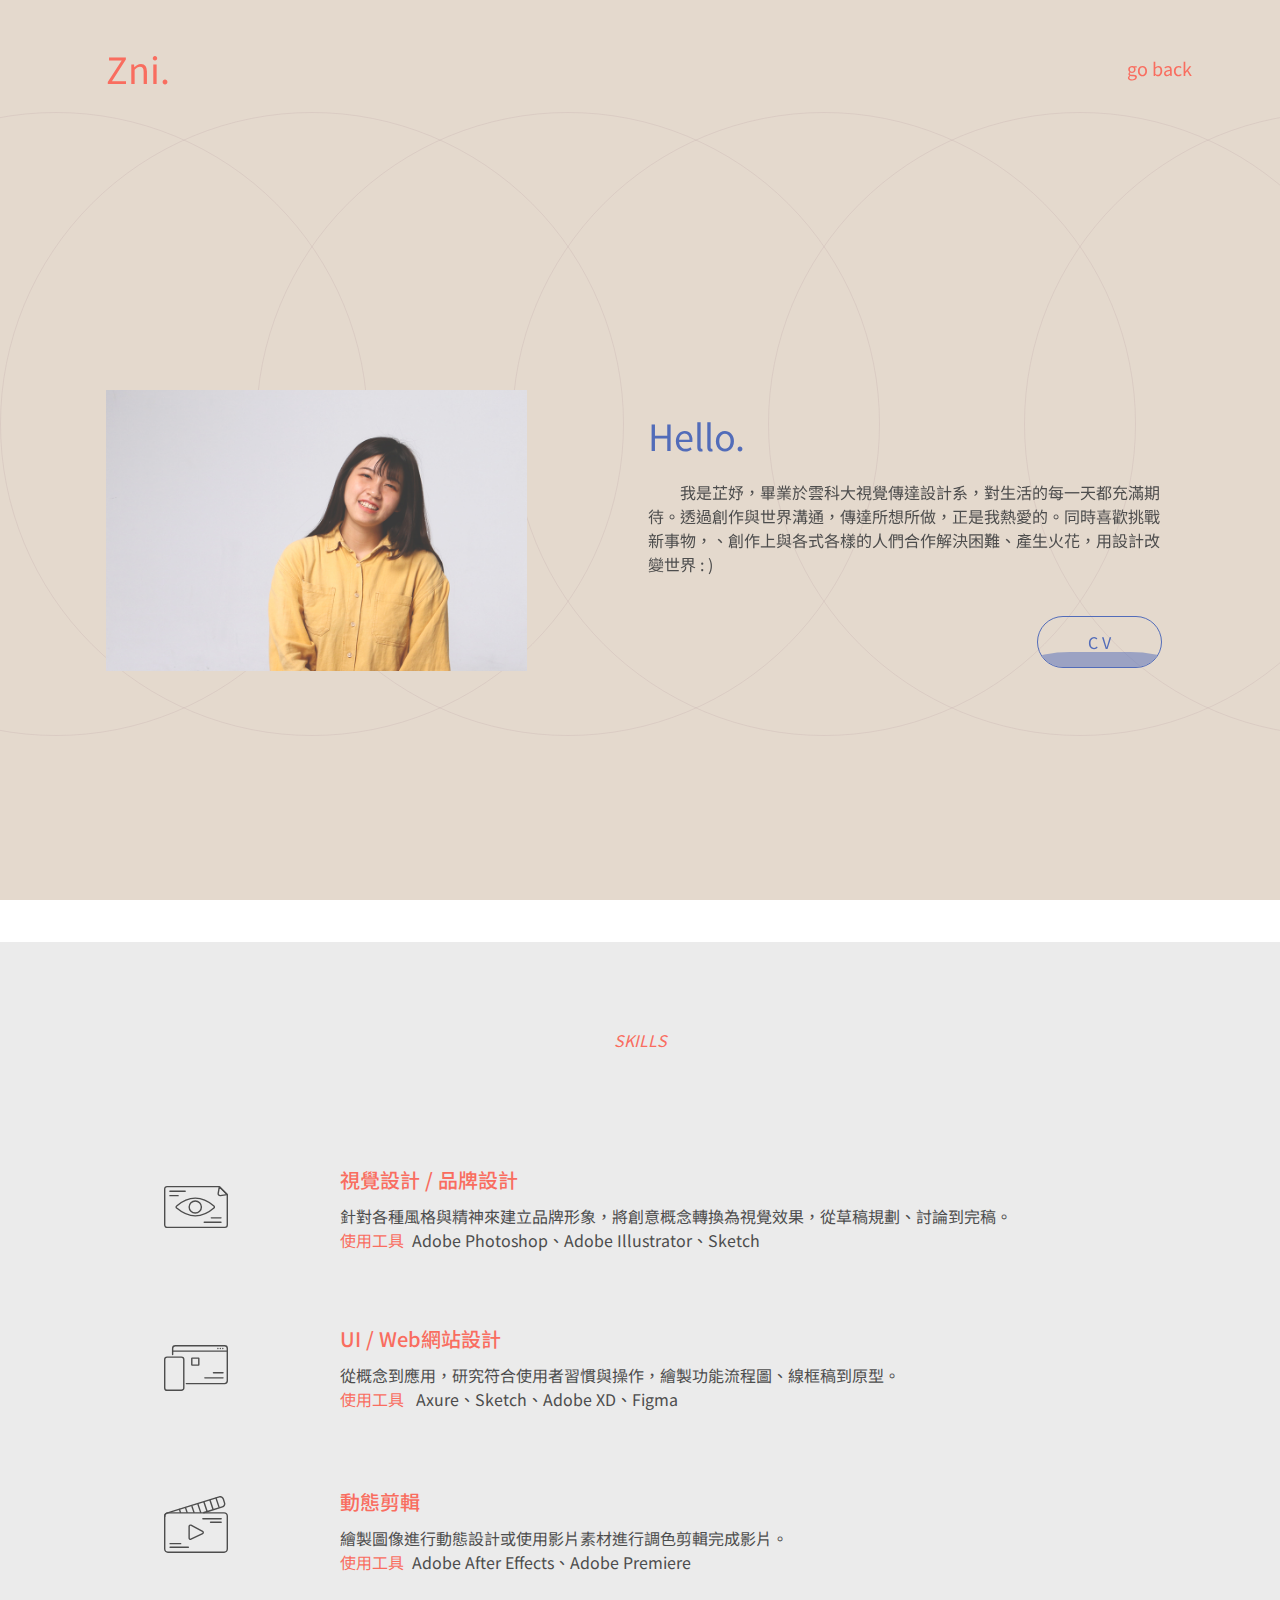
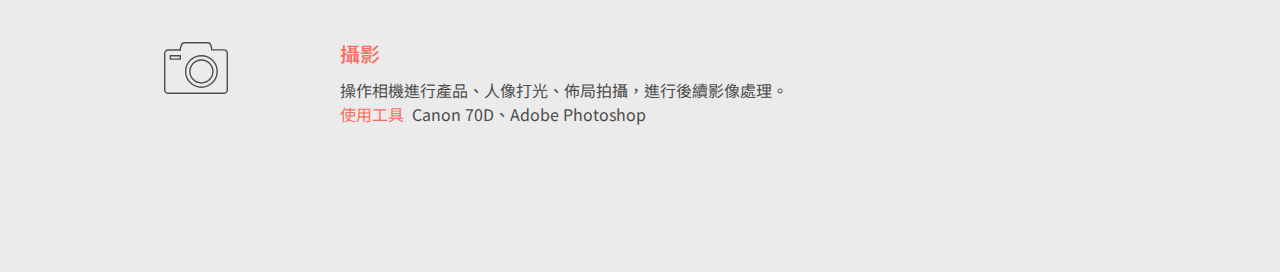
==== commit 125d9e42: "message" ====
--- a/about.html
+++ b/about.html
@@ -13,6 +13,7 @@
     <link rel="stylesheet" href="css/layout.css">
     <link rel="stylesheet" href="css/style.css">
     <link rel="stylesheet" href="css/animate.css">
+    <link rel="stylesheet" href="css/response.css">
     <!-- web_title -->
     <title>About : Zniyu Lin</title>
 </head>
@@ -41,11 +42,12 @@
             <div class="main main_about">
                 <div class="container">
                     <div class="row about_me">
-                        <div class="col-1-2 my_gif"><img src="image/gif.gif" alt=""></div>
-                        <div class="col-1-2">
-                            <span class="about_header color-secondary">Hello. </span>
+                        <div class="col-1-2 sm_col-1-1 my_gif">
+                            <img src="image/my.jpg" alt=""></div>
+                        <div class="col-1-2 sm_col-1-1">
+                            <h1 class="about_header color-secondary">Hello. </h1>
                             <p class="about_content">　　我是芷妤，畢業於雲科大視覺傳達設計系，對生活的每一天都充滿期待。透過創作與世界溝通，傳達所想所做，正是我熱愛的。同時喜歡挑戰新事物，、創作上與各式各樣的人們合作解決困難、產生火花，用設計改變世界 : ) </p></div>
-                            <a class="wave_btn u-push-right" href="#">Download CV</a>
+                            <a class="wave_btn u-push-right"target="_blank" href="https://drive.google.com/file/d/1BHN6UP49c9LfXE_csjFEapdKyvmRYYuq/view?usp=sharing" target="_blank">C V</a>
                     </div>
                 </div>
             </div>
@@ -55,26 +57,26 @@
                 <div class="container">
                     <h3 class="page_header color-primary">SKILLS</h3>
                     <div class="row skill_row skill_row_1">
-                        <div class="col-1-5 u-text-right"><img class="skill_icon" src="image/icon-visual.svg" alt=""></div>
-                        <div class="col-4-5 "><h3 class="skill_header color-primary">視覺設計 / 品牌設計</h3>
+                        <div class="col-1-5 sm_col-1-1 "><img class="skill_icon" src="image/icon-visual.svg" alt=""></div>
+                        <div class="col-4-5 sm_col-1-1 "><h3 class="skill_header color-primary">視覺設計 / 品牌設計</h3>
                             <p class="about_content">針對各種風格與精神來建立品牌形象，將創意概念轉換為視覺效果，從草稿規劃、討論到完稿。<br>
                             <span class="tool color-primary">使用工具</span>Adobe Photoshop、Adobe Illustrator、Sketch</p></div>
                     </div>
                     <div class="row skill_row">
-                        <div class="col-1-5 u-text-right"><img class="skill_icon" src="image/icon-ui.svg" alt=""></div>
-                        <div class="col-4-5 "><h3 class="skill_header color-primary">UI / Web網站設計</h3>
+                        <div class="col-1-5 sm_col-1-1 "><img class="skill_icon" src="image/icon-ui.svg" alt=""></div>
+                        <div class="col-4-5 sm_col-1-1 "><h3 class="skill_header color-primary">UI / Web網站設計</h3>
                             <p class="about_content">從概念到應用，研究符合使用者習慣與操作，繪製功能流程圖、線框稿到原型。<br>
                             <span class="tool color-primary">使用工具</span> Axure、Sketch、Adobe XD、Figma</p></div>
                     </div>
                     <div class="row skill_row">
-                        <div class="col-1-5 u-text-right"><img class="skill_icon icon_v" src="image/icon-video.svg" alt=""></div>
-                        <div class="col-4-5 "><h3 class="skill_header color-primary">動態剪輯</h3>
+                        <div class="col-1-5 sm_col-1-1 "><img class="skill_icon icon_v" src="image/icon-video.svg" alt=""></div>
+                        <div class="col-4-5 sm_col-1-1 "><h3 class="skill_header color-primary">動態剪輯</h3>
                             <p class="about_content">繪製圖像進行動態設計或使用影片素材進行調色剪輯完成影片。<br>
                             <span class="tool color-primary">使用工具</span>Adobe After Effects、Adobe Premiere</p></div>
                     </div>
                     <div class="row skill_row">
-                        <div class="col-1-5 u-text-right"><img class="skill_icon icon_p" src="image/icon-photographic.svg" alt=""></div>
-                        <div class="col-4-5 "><h3 class="skill_header color-primary">攝影</h3>
+                        <div class="col-1-5 sm_col-1-1 "><img class="skill_icon icon_p" src="image/icon-photographic.svg" alt=""></div>
+                        <div class="col-4-5 sm_col-1-1 "><h3 class="skill_header color-primary">攝影</h3>
                             <p class="about_content">操作相機進行產品、人像打光、佈局拍攝，進行後續影像處理。<br>
                             <span class="tool color-primary">使用工具</span>Canon 70D、Adobe Photoshop</p></div>
                     </div>
--- a/css/layout.css
+++ b/css/layout.css
@@ -11,12 +11,10 @@
 ---------------------------*/
 /* Globel */
 body,html{
-    font-family:  'roboto''Noto Sans TC','Helvetica','黑體-繁','微軟正黑體', arial, sans-serif;
-    cursor: url("../image/cursor.svg"),auto;
+    font-family:'Noto Sans TC', 'roboto','Helvetica', 'arial','黑體-繁','微軟正黑體', 'sans-serif';
+
   }
-a{
-  cursor: url("../image/New\ Piskel\ _2.png"),auto;
-}
+
 
 /* heading */
 h1,h2,h3,h4,h5,h6{
--- a/css/style.css
+++ b/css/style.css
@@ -22,6 +22,10 @@
 .c_4{left: 40%;}
 .c_5{left: 60%;}
 .c_6{left: 80%;}
+
+.cv{
+    width: 100vw;
+}
 
 /*-------------------------*/
 /* $ NAVBAR
@@ -167,7 +171,7 @@
     font-size: 14px;
 }
 .work_header{
-    font-family: 'Source Serif Pro', serif !important;
+    font-family: 'Source Serif Pro', 'Time New Roman' !important;
     font-size: 32px;
     position: absolute;
     text-align: left;
@@ -274,14 +278,22 @@
     font-size: 50px;
     line-height: 20vh;
     transition: all 0.5s ease-in-out;
-    cursor: pointer;
+    cursor: pointer
 }
 
 .contact_btn:hover{
     color: #526CB9;
 }
 
-.social_btn{padding-right: 64px;}
+.social_btn{
+    padding-right: 64px;
+}
+
+.social_nav_btn{
+    cursor: pointer;
+}    
+
+
 
 .toTop{width: 64px;}
 
@@ -306,21 +318,21 @@
 
 
 .main_about{
-    margin: 28vh 0;
+    margin: 30vh 0;
 }
 
 .about_me{
-    padding: 5vh 0;
     margin: 0 28px;
 
 }
 
 .my_gif > img{
-    width: 500px;
+    width: 80%;
+
 }
 
 .about_header{
-    font-size: 36px;
+
     line-height: 90px;
 }
 .about_content{
@@ -336,7 +348,7 @@
     border: 1px #526CB9 solid;
     border-radius: 999em;
     line-height: 20px;
-    padding: 20px 50px;
+    padding: 15px 50px;
     overflow: hidden;
     cursor: pointer;
 
@@ -386,6 +398,7 @@
 .skill_row{
     vertical-align: top;
     margin: 56px;
+
 }
 .skill_row_1{
     margin-top: 12vh;
--- a/css/response.css
+++ b/css/response.css
@@ -0,0 +1,70 @@
+
+@media (max-width: 1024px) {
+    .skill_icon{width: 60%;}
+}
+
+
+
+@media (max-width: 768px) {
+     /* text */
+     h1{ font-size: 30px;}
+     h2, .about_content{ font-size: 12px;}
+
+     .wave_btn{ padding: 10px 40px;}
+
+
+     
+}
+
+@media (max-width: 600px) {
+
+    /* layout */
+
+    .sm_col-1-1{width: 100%;}
+
+
+    /* text */
+    h1{ font-size: 30px;}
+    h2, .about_content{ font-size: 12px;}
+
+    /* navber */
+    .nav__btn{font-size:20px; padding: 1em 1.4em;}
+    .nav__btn_text{display: none;}
+
+
+    /* main */
+    .main_heading, .main_content{left: 10%;}
+    .main_content{ line-height: 20px;}
+    .social_nav_btn{ left: 25%;}
+
+    /* circles */
+    .m_c_yellow{top: 80%;}
+    .circle{width: 30px;height: 30px;}
+
+    /* works */
+    .work_img { width: 100%;height: 240px;}
+    .work_img_sait{ margin-right: 0;}
+
+    .work_header{bottom: 10%;left: 10%;}
+    .work_header_bio{top: unset;}
+    .work_line, .work_number{display: none;}
+
+    /* contact */
+
+    .contact_btn{ font-size: 28px;}
+    .toTop{ width: 50px;}
+
+
+    /* about */
+    .my_gif > img{ width: 100%;}
+    .main_about{margin-top: 10vh;}
+
+
+    .wave_btn{ padding: 10px 40px;}
+    .wave_btn::before{ display: none;}
+
+    .skill_icon{ width: 40%; margin: 20px;left: 23%;}
+    .skill_header{ font-size: 18px; text-align: center;}
+  
+}
+
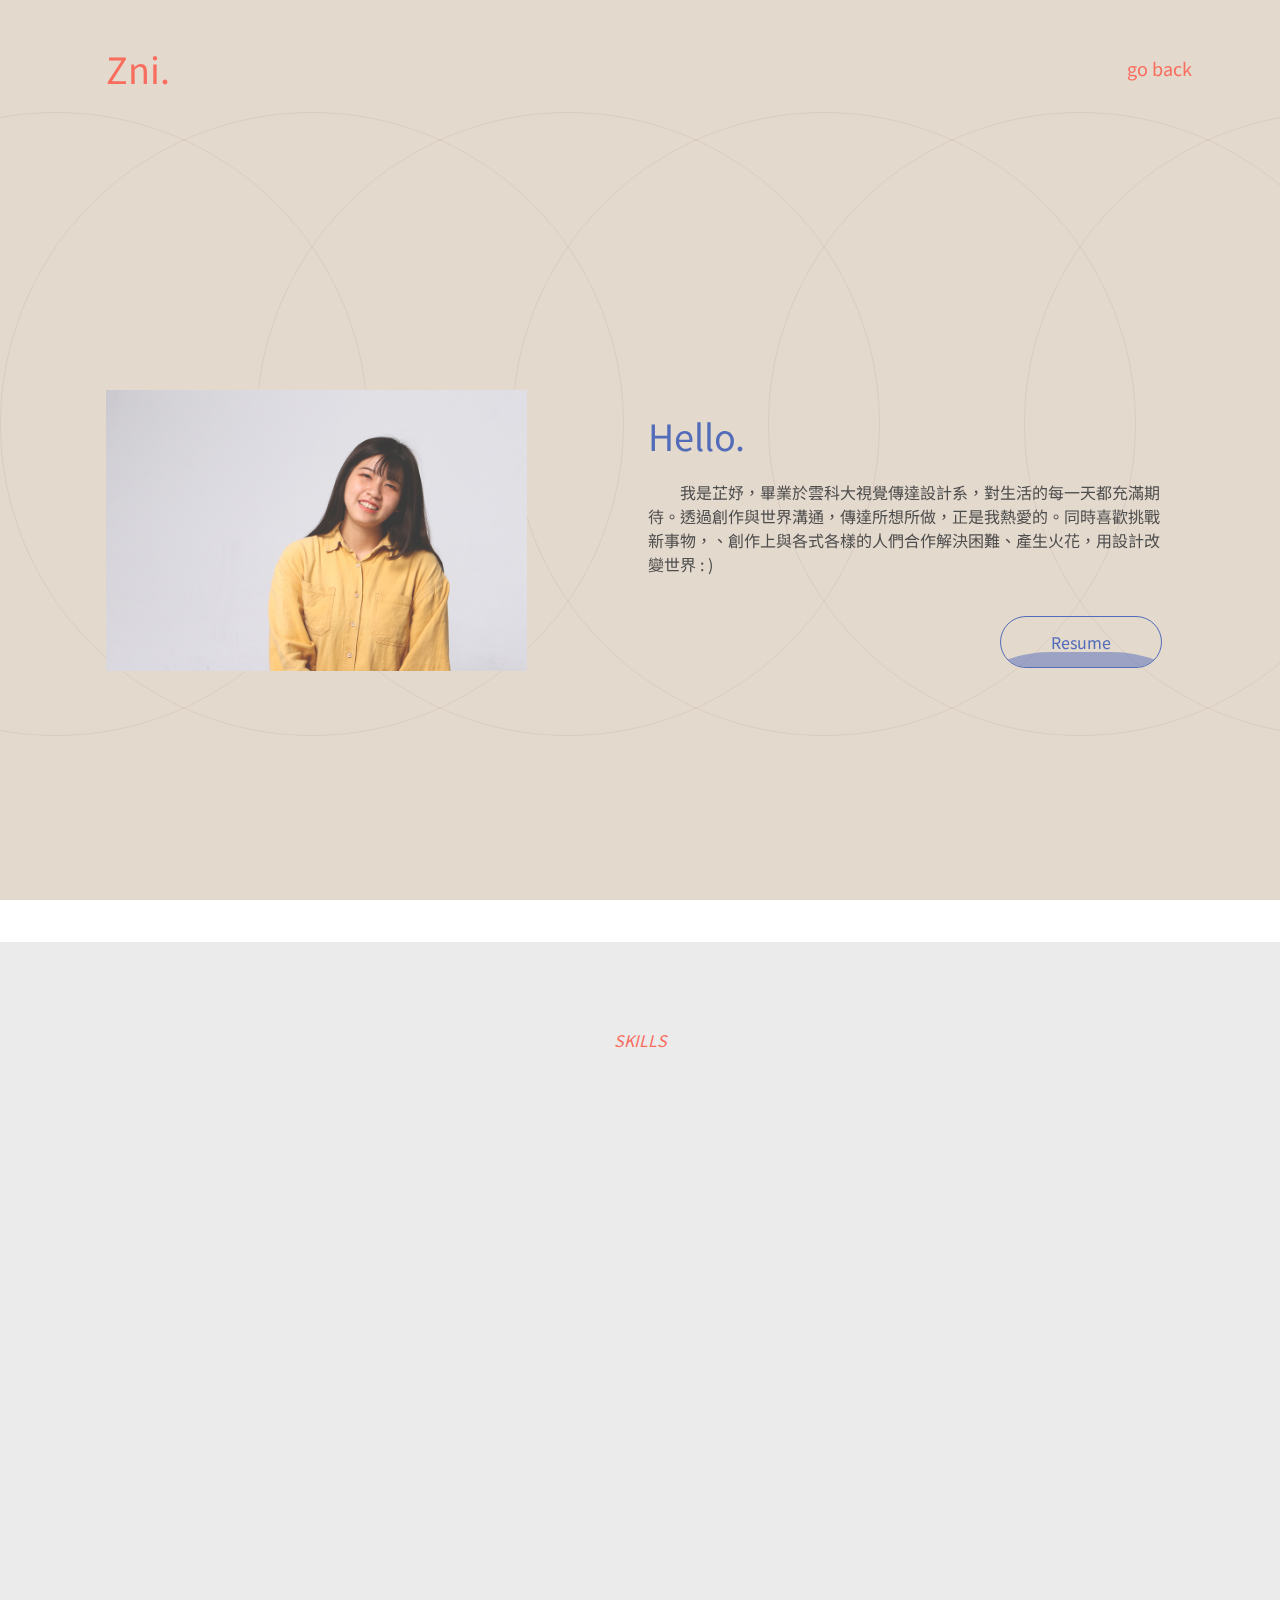
==== commit a52076ad: "final" ====
--- a/about.html
+++ b/about.html
@@ -42,12 +42,12 @@
             <div class="main main_about">
                 <div class="container">
                     <div class="row about_me">
-                        <div class="col-1-2 sm_col-1-1 my_gif">
+                        <div class="col-1-2 sm_col-1-1 my_gif wow fadeInLeft" >
                             <img src="image/my.jpg" alt=""></div>
-                        <div class="col-1-2 sm_col-1-1">
+                        <div class="col-1-2 sm_col-1-1 my_gif wow fadeInLeft" data-wow-delay="0.2s">
                             <h1 class="about_header color-secondary">Hello. </h1>
                             <p class="about_content">　　我是芷妤，畢業於雲科大視覺傳達設計系，對生活的每一天都充滿期待。透過創作與世界溝通，傳達所想所做，正是我熱愛的。同時喜歡挑戰新事物，、創作上與各式各樣的人們合作解決困難、產生火花，用設計改變世界 : ) </p></div>
-                            <a class="wave_btn u-push-right"target="_blank" href="https://drive.google.com/file/d/1BHN6UP49c9LfXE_csjFEapdKyvmRYYuq/view?usp=sharing" target="_blank">C V</a>
+                            <a class="wave_btn u-push-right wow fadeInLeft" data-wow-delay="0.2s" target="_blank" href="https://drive.google.com/file/d/14Lt_WpMMrfNxT_sGgynvySK1NMr-UY6g/view?usp=sharing" target="_blank">Resume</a>
                     </div>
                 </div>
             </div>
@@ -56,25 +56,25 @@
             <div class="skill bg-color-grey">
                 <div class="container">
                     <h3 class="page_header color-primary">SKILLS</h3>
-                    <div class="row skill_row skill_row_1">
+                    <div class="row skill_row skill_row_1 wow fadeInLeft">
                         <div class="col-1-5 sm_col-1-1 "><img class="skill_icon" src="image/icon-visual.svg" alt=""></div>
                         <div class="col-4-5 sm_col-1-1 "><h3 class="skill_header color-primary">視覺設計 / 品牌設計</h3>
                             <p class="about_content">針對各種風格與精神來建立品牌形象，將創意概念轉換為視覺效果，從草稿規劃、討論到完稿。<br>
                             <span class="tool color-primary">使用工具</span>Adobe Photoshop、Adobe Illustrator、Sketch</p></div>
                     </div>
-                    <div class="row skill_row">
+                    <div class="row skill_row wow fadeInLeft" data-wow-delay="0.2s"">
                         <div class="col-1-5 sm_col-1-1 "><img class="skill_icon" src="image/icon-ui.svg" alt=""></div>
                         <div class="col-4-5 sm_col-1-1 "><h3 class="skill_header color-primary">UI / Web網站設計</h3>
                             <p class="about_content">從概念到應用，研究符合使用者習慣與操作，繪製功能流程圖、線框稿到原型。<br>
-                            <span class="tool color-primary">使用工具</span> Axure、Sketch、Adobe XD、Figma</p></div>
+                            <span class="tool color-primary">使用工具</span> Sketch、Adobe XD、Figma</p></div>
                     </div>
-                    <div class="row skill_row">
+                    <div class="row skill_row wow fadeInLeft" data-wow-delay="0.4s"">
                         <div class="col-1-5 sm_col-1-1 "><img class="skill_icon icon_v" src="image/icon-video.svg" alt=""></div>
                         <div class="col-4-5 sm_col-1-1 "><h3 class="skill_header color-primary">動態剪輯</h3>
                             <p class="about_content">繪製圖像進行動態設計或使用影片素材進行調色剪輯完成影片。<br>
                             <span class="tool color-primary">使用工具</span>Adobe After Effects、Adobe Premiere</p></div>
                     </div>
-                    <div class="row skill_row">
+                    <div class="row skill_row wow fadeInLeft" data-wow-delay="0.6s"">
                         <div class="col-1-5 sm_col-1-1 "><img class="skill_icon icon_p" src="image/icon-photographic.svg" alt=""></div>
                         <div class="col-4-5 sm_col-1-1 "><h3 class="skill_header color-primary">攝影</h3>
                             <p class="about_content">操作相機進行產品、人像打光、佈局拍攝，進行後續影像處理。<br>
@@ -84,5 +84,15 @@
             </div>
         </div>
     </div>
+
+
+        <!-- jq -->
+        <script src="js/jquery-3.5.1.min.js"></script>
+        <script src="js/jquery.color.js"></script>
+        <script src="js/wow.min.js"></script>
+        <script>
+            new WOW().init();
+        </script>
+    
 </body>
 </html>
--- a/css/style.css
+++ b/css/style.css
@@ -23,9 +23,7 @@
 .c_5{left: 60%;}
 .c_6{left: 80%;}
 
-.cv{
-    width: 100vw;
-}
+
 
 /*-------------------------*/
 /* $ NAVBAR
@@ -274,7 +272,7 @@
 }
 
 .contact_btn{
-    font-family: 'Source Serif Pro', serif !important;
+    font-family: 'Source Serif Pro', 'Time New Roman' !important;
     font-size: 50px;
     line-height: 20vh;
     transition: all 0.5s ease-in-out;
--- a/css/response.css
+++ b/css/response.css
@@ -28,7 +28,7 @@
     h2, .about_content{ font-size: 12px;}
 
     /* navber */
-    .nav__btn{font-size:20px; padding: 1em 1.4em;}
+    .nav__btn, .nav__text{font-size:20px; padding: 1em 1.4em;}
     .nav__btn_text{display: none;}
 
 
@@ -36,6 +36,7 @@
     .main_heading, .main_content{left: 10%;}
     .main_content{ line-height: 20px;}
     .social_nav_btn{ left: 25%;}
+    .social_btn { padding-right: 40px;}
 
     /* circles */
     .m_c_yellow{top: 80%;}
@@ -67,4 +68,3 @@
     .skill_header{ font-size: 18px; text-align: center;}
   
 }
-
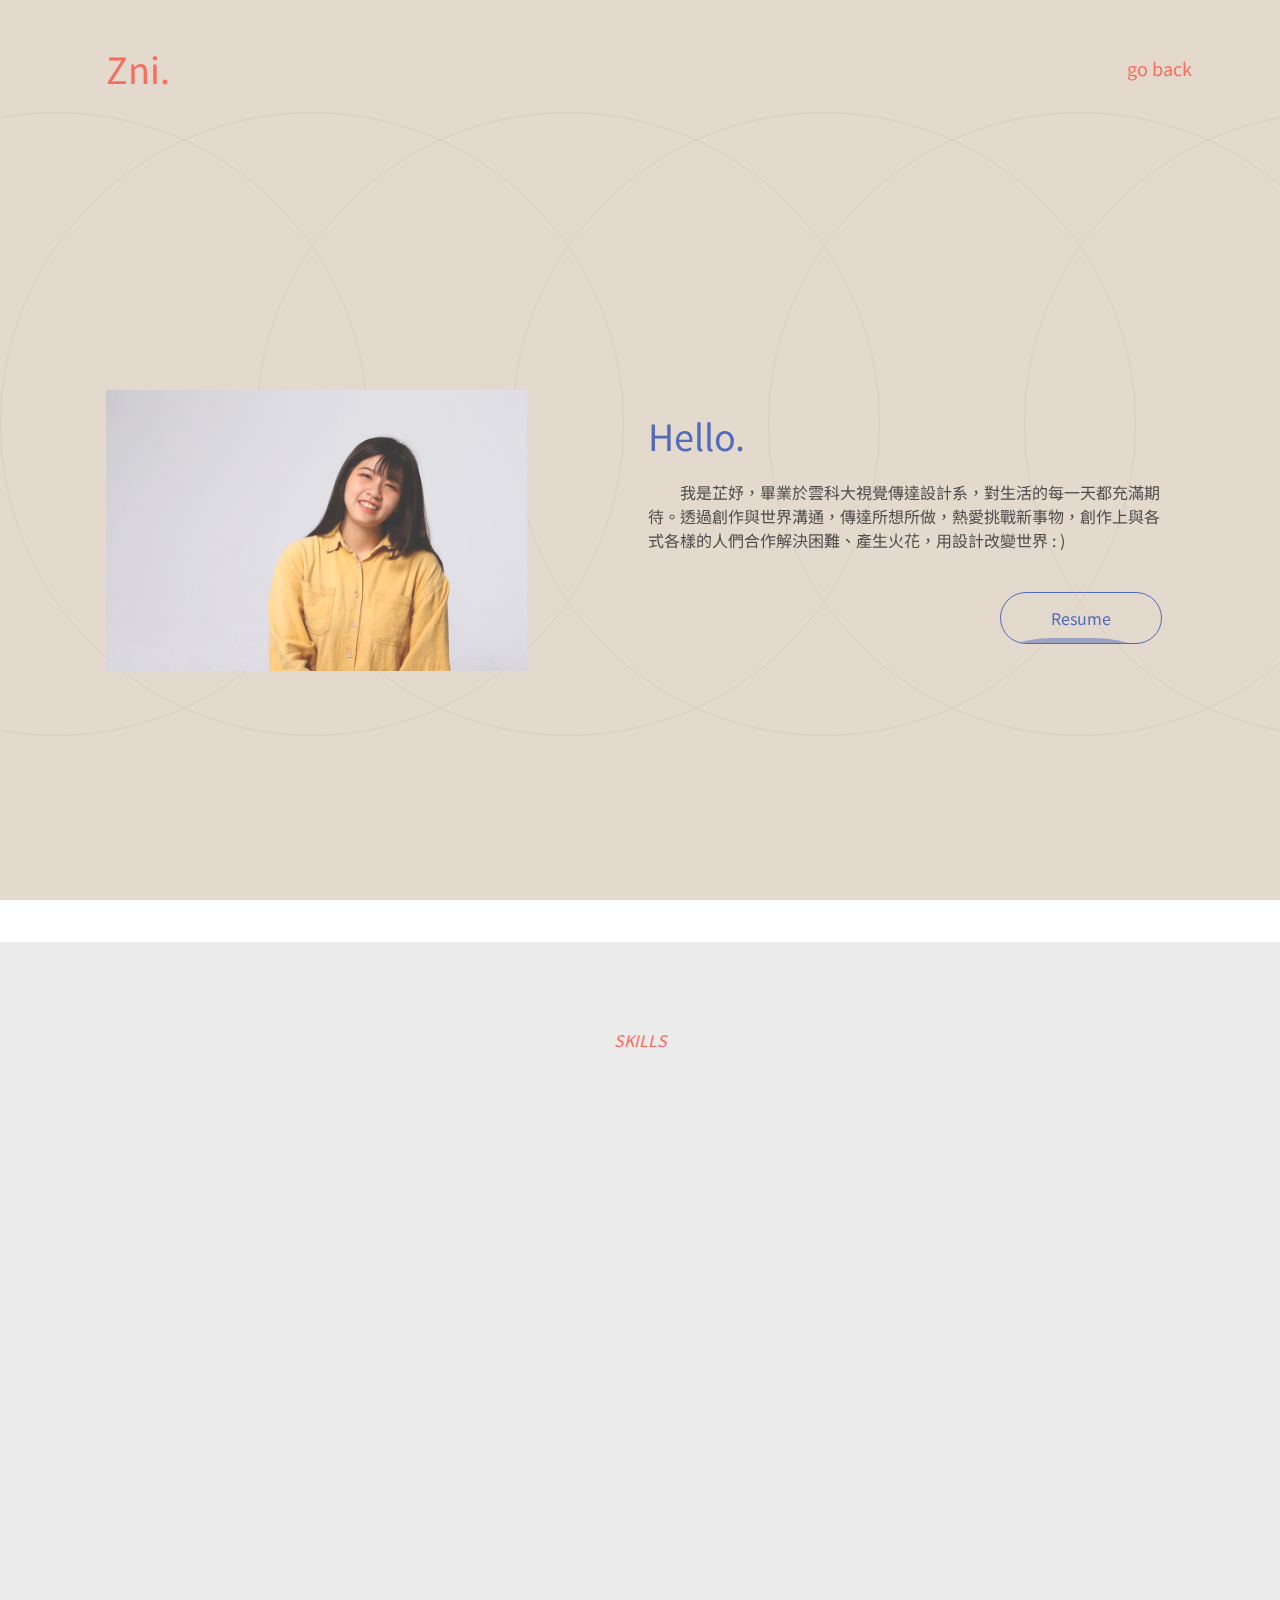
==== commit 90d3a5c6: "love_manyu" ====
--- a/about.html
+++ b/about.html
@@ -46,7 +46,7 @@
                             <img src="image/my.jpg" alt=""></div>
                         <div class="col-1-2 sm_col-1-1 my_gif wow fadeInLeft" data-wow-delay="0.2s">
                             <h1 class="about_header color-secondary">Hello. </h1>
-                            <p class="about_content">　　我是芷妤，畢業於雲科大視覺傳達設計系，對生活的每一天都充滿期待。透過創作與世界溝通，傳達所想所做，正是我熱愛的。同時喜歡挑戰新事物，、創作上與各式各樣的人們合作解決困難、產生火花，用設計改變世界 : ) </p></div>
+                            <p class="about_content">　　我是芷妤，畢業於雲科大視覺傳達設計系，對生活的每一天都充滿期待。透過創作與世界溝通，傳達所想所做，熱愛挑戰新事物，創作上與各式各樣的人們合作解決困難、產生火花，用設計改變世界 : ) </p></div>
                             <a class="wave_btn u-push-right wow fadeInLeft" data-wow-delay="0.2s" target="_blank" href="https://drive.google.com/file/d/14Lt_WpMMrfNxT_sGgynvySK1NMr-UY6g/view?usp=sharing" target="_blank">Resume</a>
                     </div>
                 </div>
--- a/css/style.css
+++ b/css/style.css
@@ -93,6 +93,16 @@
 }
 
 
+.social_btn{
+    padding-right: 64px;
+}
+
+.social_nav_btn{
+    cursor: pointer;
+}    
+
+
+
 
 .circle{
     width: 50px;
@@ -224,16 +234,16 @@
     left: 50%;
 }
 
-/* 04 Sait */
-.work_img_sait{
+/* 04 Salt */
+.work_img_salt{
     height: 540px;
     width: 360px;
     background-color: rgba(255,255,255,0.3);
     background-image: url(../image/md_work_sait_1.jpg);
 }
-.work_header_sait{
+.work_header_salt{
     bottom: 20%;
-    right: 40%;
+    right: 30%;
 }
 
 /* 03 Fruity Say */
@@ -255,7 +265,7 @@
 ---------------------------*/
 
 .contact{
-    padding: 10vh 0;
+    padding: 13vh 0;
 }
 
 .contact > .bg__circle{
@@ -267,29 +277,24 @@
     text-transform:uppercase;
 }
 
-.contact_row{
-    margin: 15vh 0;
-}
 
 .contact_btn{
     font-family: 'Source Serif Pro', 'Time New Roman' !important;
     font-size: 50px;
+    font-style: italic;
     line-height: 20vh;
     transition: all 0.5s ease-in-out;
     cursor: pointer
+ 
 }
 
 .contact_btn:hover{
     color: #526CB9;
 }
-
-.social_btn{
-    padding-right: 64px;
-}
-
-.social_nav_btn{
-    cursor: pointer;
-}    
+.contact_social{
+    padding-right: 5%;
+}
+
 
 
 
@@ -354,13 +359,13 @@
 
 .wave_btn::before{
     content: "";
-    width: 320px;
-    height: 320px;
+    width: 300px;
+    height: 300px;
     position: absolute;
     background-color: rgba(82, 108, 185, 0.5);
     border-radius: 130px;
-    top: 70%;
-    right: 50%;
+    top: 90%;
+    right: 55%;
     transform: translateX(50%);
 
     animation:  wave 5s infinite linear;
--- a/css/response.css
+++ b/css/response.css
@@ -68,3 +68,9 @@
     .skill_header{ font-size: 18px; text-align: center;}
   
 }
+
+@media (max-width: 375px) {
+
+    .social_nav_btn{ left: 20%;}
+
+}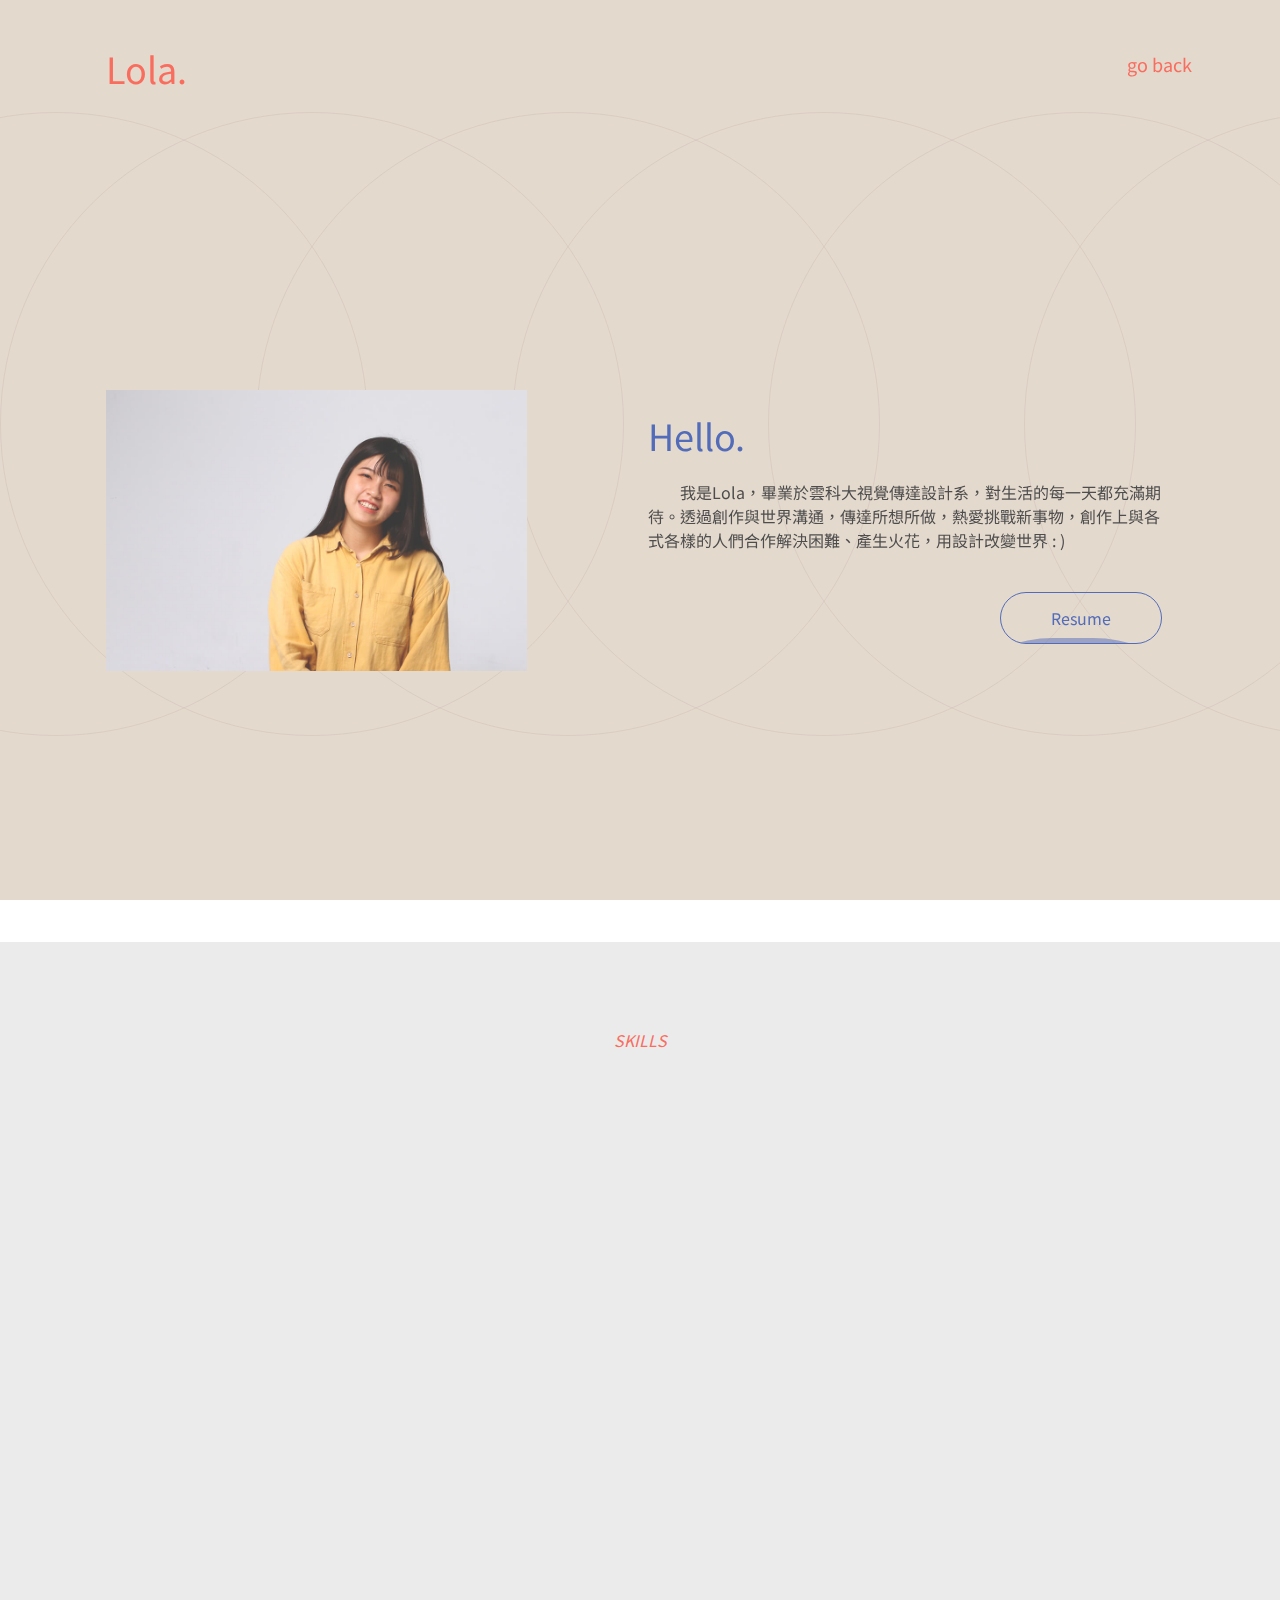
==== commit b8e15c21: "change_name" ====
--- a/about.html
+++ b/about.html
@@ -15,7 +15,7 @@
     <link rel="stylesheet" href="css/animate.css">
     <link rel="stylesheet" href="css/response.css">
     <!-- web_title -->
-    <title>About : Zniyu Lin</title>
+    <title>About : Lola Lin</title>
 </head>
 <body>
     <div class="wrapper">
@@ -32,7 +32,7 @@
             <div class="header">
                 <div class="container">
                     <div class="navbar">
-                        <div class="u-pull-left nav__text color-primary" href="about.html">Zni.</div>
+                        <div class="u-pull-left nav__text color-primary" href="about.html">Lola.</div>
                         <a id="nav_contact" class="u-push-right nav__btn nav_s_btn color-primary" href="index.html#contact">go back</a>
                     </div>
                 </div>
@@ -46,8 +46,8 @@
                             <img src="image/my.jpg" alt=""></div>
                         <div class="col-1-2 sm_col-1-1 my_gif wow fadeInLeft" data-wow-delay="0.2s">
                             <h1 class="about_header color-secondary">Hello. </h1>
-                            <p class="about_content">　　我是芷妤，畢業於雲科大視覺傳達設計系，對生活的每一天都充滿期待。透過創作與世界溝通，傳達所想所做，熱愛挑戰新事物，創作上與各式各樣的人們合作解決困難、產生火花，用設計改變世界 : ) </p></div>
-                            <a class="wave_btn u-push-right wow fadeInLeft" data-wow-delay="0.2s" target="_blank" href="https://drive.google.com/file/d/14Lt_WpMMrfNxT_sGgynvySK1NMr-UY6g/view?usp=sharing" target="_blank">Resume</a>
+                            <p class="about_content">　　我是Lola，畢業於雲科大視覺傳達設計系，對生活的每一天都充滿期待。透過創作與世界溝通，傳達所想所做，熱愛挑戰新事物，創作上與各式各樣的人們合作解決困難、產生火花，用設計改變世界 : ) </p></div>
+                            <a class="wave_btn u-push-right wow fadeInLeft" data-wow-delay="0.2s" target="_blank" href="https://drive.google.com/file/d/1aInVO71QyvxeTEbu--mx1spLXhfRKN1b/view?usp=sharing" target="_blank">Resume</a>
                     </div>
                 </div>
             </div>
--- a/css/style.css
+++ b/css/style.css
@@ -32,7 +32,8 @@
 .nav__btn{
     font-size: 36px;
     padding: 1em 1em;
-    line-height: 32px;
+    line-height: 24px;
+    text-align: center;
     transition: all 0.3s ease-in-out;
     cursor: pointer;
 }
@@ -84,12 +85,14 @@
 .social_nav_btn{
     left: 40%;
     padding: 16px;
-    letter-spacing: 1px;
+    text-align: center;
+    letter-spacing: 0;
     color: rgba(82, 108, 185, 0.5);
     transition: all 0.3s ease-in-out;
 }
 .social_nav_btn:hover{
     color: rgba(82, 108, 185, 1);
+    letter-spacing: 0.2px;
 }
 
 
@@ -222,16 +225,34 @@
     right: 34%;
 }
 
-/* 03 Fruity Say */
+
+/* 03 Yuntech Lirary */
+
+.work_img_yuntech{
+    height: 300px;
+    width: 500px;
+    background-color: rgba(255,255,255,0.3);
+    background-image: url(../image/md_work_yuntech.png);
+}
+.sort_yuntech, .work_img_yuntech{margin-left: 100px;}
+
+.work_header_yuntech{
+    bottom: 20%;
+    left: 50%;
+}
+
+
+
+/* 04 Fruity Say */
 .work_img_fruity{
     height: 400px;
     width: 600px;
-    background-color: rgba(255,255,255,0.1);
+    background-color: rgba(255,255,255,0.2);
     background-image: url(../image/md_work_fruity_say.jpg);
 }
 .work_header_fruity{
     bottom: 20%;
-    left: 50%;
+    left: 43%;
 }
 
 /* 04 Salt */
@@ -243,22 +264,30 @@
 }
 .work_header_salt{
     bottom: 20%;
-    right: 30%;
-}
-
-/* 03 Fruity Say */
+    left: 35%;
+}
+
+.sort_salt, .work_img_salt{margin-left: 50px;}
+
+
+
+/* 06 goolu */
 .work_img_goolu{
     height: 300px;
     width: 450px;
-    background-color: rgba(255,255,255,0.5);
+    background-color: rgba(255,255,255,0.6);
     background-image: url(../image/md_work_goolu.jpg);
 }
 .work_header_goolu{
     bottom: 10%;
-    left: 38%;
-}
-
-.sort_sait, .work_img_sait{margin-right: 100px;}
+    left: 55%;
+}
+
+
+
+
+
+
 
 /*-------------------------*/
 /* $ CONTACT
--- a/css/response.css
+++ b/css/response.css
@@ -72,5 +72,14 @@
 @media (max-width: 375px) {
 
     .social_nav_btn{ left: 20%;}
+    .nav__btn, .nav__text{padding: 1em 1em;}
+
+}
+
+@media (max-width: 320px) {
+
+    .social_nav_btn{ left: 15%;}
+    .contact_btn{ font-size: 24px;}
+    .about_content{ letter-spacing: .5px;}
 
 }